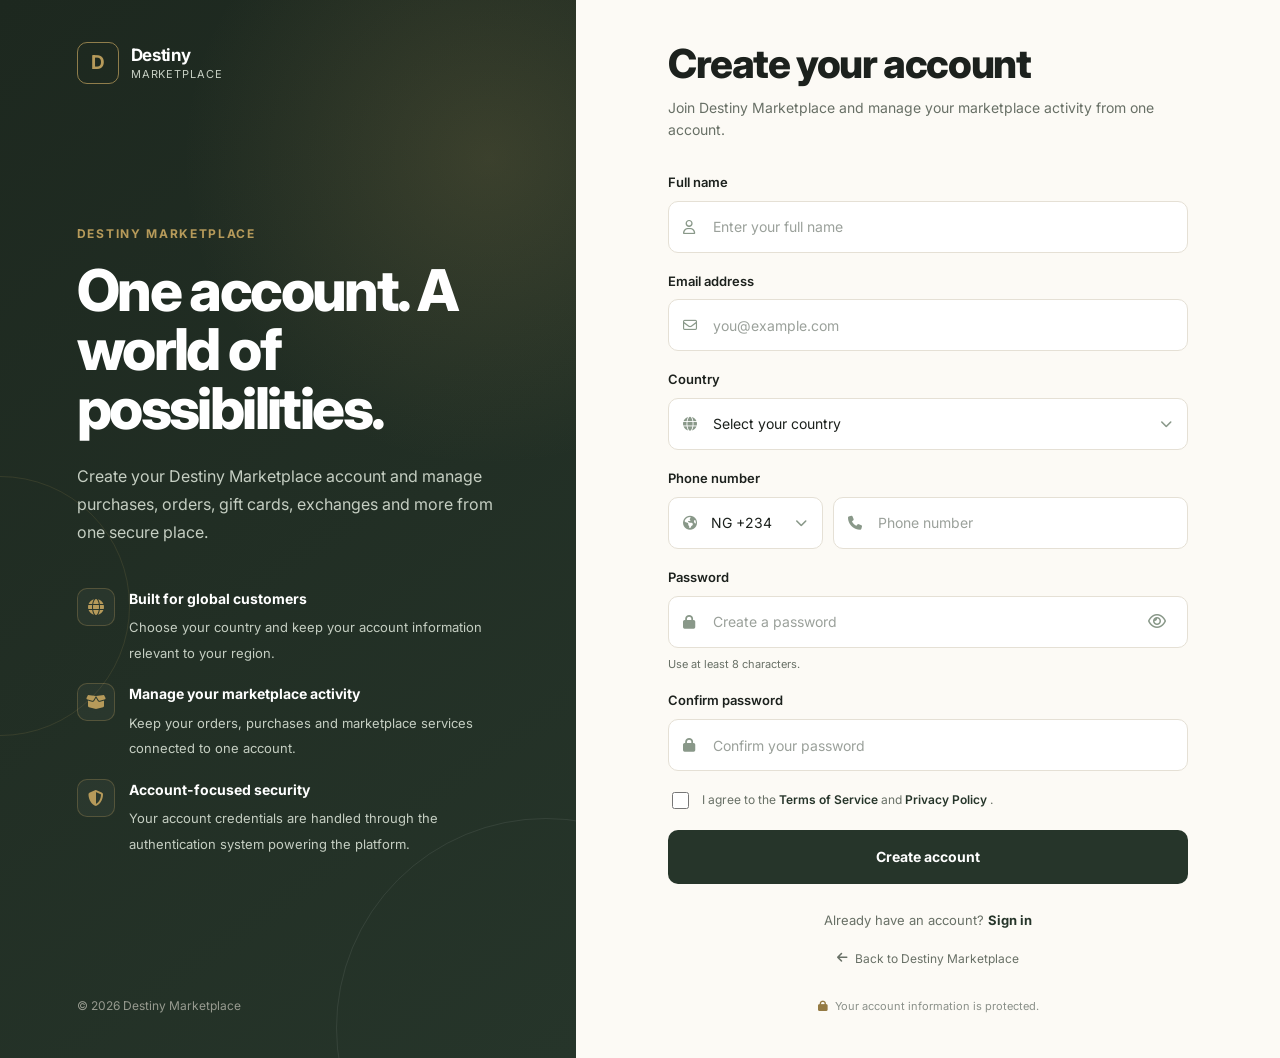
==== create-account.html @ 419245ed "Update fmt.Println message from 'Hello' to 'Goodbye'" ====
<!DOCTYPE html>
<html lang="en">
<head>
  <meta charset="UTF-8">

  <meta
    name="viewport"
    content="width=device-width, initial-scale=1.0"
  >

  <meta
    name="theme-color"
    content="#26352a"
  >

  <meta
    name="description"
    content="Create your Destiny Marketplace account."
  >

  <title>Create Account | Destiny Marketplace</title>

  <!-- Google Fonts -->
  <link rel="preconnect" href="https://fonts.googleapis.com">
  <link rel="preconnect" href="https://fonts.gstatic.com" crossorigin>

  <link
    href="https://fonts.googleapis.com/css2?family=Inter:wght@400;500;600;700&display=swap"
    rel="stylesheet"
  >

  <!-- Font Awesome -->
  <link
    rel="stylesheet"
    href="https://cdnjs.cloudflare.com/ajax/libs/font-awesome/6.5.2/css/all.min.css"
  >

  <!-- Main site styles -->
  <link rel="stylesheet" href="style.css">

  <style>
    /* =========================================================
       DESTINY MARKETPLACE
       CREATE ACCOUNT
    ========================================================= */

    .auth-page {
      min-height: 100vh;
      background: var(--cream-50);
      display: grid;
      grid-template-columns: minmax(360px, 0.9fr) minmax(520px, 1.1fr);
    }

    /* =========================================================
       BRAND PANEL
    ========================================================= */

    .auth-brand-panel {
      position: relative;
      overflow: hidden;
      min-height: 100vh;
      padding: 42px clamp(32px, 6vw, 90px);
      background:
        radial-gradient(
          circle at 85% 15%,
          rgba(182, 154, 90, 0.18),
          transparent 30%
        ),
        linear-gradient(
          145deg,
          var(--olive-950),
          var(--olive-900)
        );

      color: var(--text-light);
      display: flex;
      flex-direction: column;
      justify-content: space-between;
    }

    .auth-brand-panel::before {
      content: "";
      position: absolute;
      width: 420px;
      height: 420px;
      border: 1px solid rgba(255,255,255,.08);
      border-radius: 50%;
      right: -180px;
      bottom: -180px;
    }

    .auth-brand-panel::after {
      content: "";
      position: absolute;
      width: 260px;
      height: 260px;
      border: 1px solid rgba(182,154,90,.15);
      border-radius: 50%;
      left: -130px;
      top: 45%;
    }

    .auth-brand,
    .auth-brand-content,
    .auth-brand-footer {
      position: relative;
      z-index: 2;
    }

    .auth-brand {
      display: inline-flex;
      align-items: center;
      gap: 12px;
      width: fit-content;
      color: var(--white);
      text-decoration: none;
    }

    .auth-brand-mark {
      width: 42px;
      height: 42px;
      border: 1px solid rgba(182,154,90,.75);
      border-radius: 10px;

      display: grid;
      place-items: center;

      color: var(--brass);
      font-size: 19px;
      font-weight: 700;
    }

    .auth-brand-text {
      display: flex;
      flex-direction: column;
      line-height: 1;
    }

    .auth-brand-text strong {
      font-size: 17px;
      letter-spacing: -.02em;
    }

    .auth-brand-text span {
      margin-top: 5px;
      color: var(--text-muted-light);
      font-size: 11px;
      letter-spacing: .08em;
      text-transform: uppercase;
    }

    .auth-brand-content {
      max-width: 520px;
      margin: auto 0;
    }

    .auth-eyebrow {
      margin-bottom: 18px;

      color: var(--brass);
      font-size: 12px;
      font-weight: 700;
      letter-spacing: .14em;
      text-transform: uppercase;
    }

    .auth-brand-content h1 {
      max-width: 500px;
      margin: 0;

      color: var(--white);
      font-size: clamp(38px, 4.5vw, 64px);
      line-height: 1.02;
      letter-spacing: -.045em;
    }

    .auth-brand-content > p {
      max-width: 470px;
      margin: 24px 0 0;

      color: var(--text-muted-light);
      font-size: 16px;
      line-height: 1.75;
    }

    .auth-benefits {
      display: grid;
      gap: 18px;
      margin-top: 42px;
    }

    .auth-benefit {
      display: flex;
      align-items: flex-start;
      gap: 14px;
    }

    .auth-benefit-icon {
      flex: 0 0 38px;
      width: 38px;
      height: 38px;

      display: grid;
      place-items: center;

      border: 1px solid rgba(182,154,90,.3);
      border-radius: 10px;

      color: var(--brass);
      background: rgba(255,255,255,.04);
    }

    .auth-benefit strong {
      display: block;
      margin-bottom: 4px;

      color: var(--white);
      font-size: 14px;
    }

    .auth-benefit span {
      color: var(--text-muted-light);
      font-size: 13px;
      line-height: 1.5;
    }

    .auth-brand-footer {
      color: rgba(245,240,230,.55);
      font-size: 12px;
    }

    /* =========================================================
       FORM PANEL
    ========================================================= */

    .auth-form-panel {
      min-height: 100vh;
      padding: 42px clamp(24px, 6vw, 90px);

      display: flex;
      align-items: center;
      justify-content: center;
    }

    .auth-form-container {
      width: 100%;
      max-width: 520px;
    }

    .auth-mobile-brand {
      display: none;
    }

    .auth-heading {
      margin-bottom: 30px;
    }

    .auth-heading h2 {
      margin: 0;

      color: var(--text-primary);
      font-size: clamp(30px, 4vw, 40px);
      line-height: 1.1;
      letter-spacing: -.035em;
    }

    .auth-heading p {
      margin: 11px 0 0;

      color: var(--text-secondary);
      font-size: 14px;
      line-height: 1.6;
    }

    /* =========================================================
       FORM
    ========================================================= */

    .auth-form {
      display: grid;
      gap: 18px;
    }

    .form-field {
      display: grid;
      gap: 8px;
    }

    .form-field label {
      color: var(--text-primary);
      font-size: 13px;
      font-weight: 600;
    }

    .input-wrapper {
      position: relative;
    }

    .input-icon {
      position: absolute;
      left: 15px;
      top: 50%;

      transform: translateY(-50%);

      color: var(--olive-400);
      font-size: 14px;

      pointer-events: none;
    }

    .form-field input,
    .form-field select {
      width: 100%;
      height: 52px;

      padding: 0 15px 0 44px;

      border: 1px solid var(--border-light);
      border-radius: 10px;

      outline: none;

      background: var(--white);
      color: var(--text-primary);

      font-family: inherit;
      font-size: 14px;

      transition:
        border-color var(--transition-fast),
        box-shadow var(--transition-fast),
        background var(--transition-fast);
    }

    .form-field select {
      appearance: none;
      -webkit-appearance: none;

      cursor: pointer;
      padding-right: 44px;
    }

    .select-arrow {
      position: absolute;
      right: 16px;
      top: 50%;

      transform: translateY(-50%);

      color: var(--olive-400);
      font-size: 12px;

      pointer-events: none;
    }

    .form-field input::placeholder {
      color: #9ba19b;
    }

    .form-field input:focus,
    .form-field select:focus {
      border-color: var(--brass);
      box-shadow: 0 0 0 3px rgba(182,154,90,.12);
      background: var(--white);
    }

    /* =========================================================
       PHONE
    ========================================================= */

    .phone-group {
      display: grid;
      grid-template-columns: 155px 1fr;
      gap: 10px;
    }

    .phone-country select {
      padding-left: 42px;
    }

    /* =========================================================
       PASSWORD
    ========================================================= */

    .password-toggle {
      position: absolute;
      right: 14px;
      top: 50%;

      width: 34px;
      height: 34px;

      transform: translateY(-50%);

      border: 0;
      background: transparent;

      color: var(--olive-400);

      cursor: pointer;
    }

    .password-toggle:hover {
      color: var(--olive-900);
    }

    .password-input {
      padding-right: 52px !important;
    }

    .password-hint {
      color: var(--text-secondary);
      font-size: 11px;
      line-height: 1.5;
    }

    /* =========================================================
       TERMS
    ========================================================= */

    .terms-row {
      display: flex;
      align-items: flex-start;
      gap: 10px;

      margin-top: 2px;
    }

    .terms-row input {
      width: 17px;
      height: 17px;

      margin-top: 1px;

      accent-color: var(--olive-800);

      cursor: pointer;
    }

    .terms-row label {
      color: var(--text-secondary);
      font-size: 12px;
      line-height: 1.55;
      cursor: pointer;
    }

    .terms-row a {
      color: var(--olive-900);
      font-weight: 600;
      text-decoration: none;
    }

    .terms-row a:hover {
      text-decoration: underline;
    }

    /* =========================================================
       BUTTON
    ========================================================= */

    .auth-submit {
      width: 100%;
      min-height: 54px;

      border: 0;
      border-radius: 10px;

      background: var(--olive-900);
      color: var(--white);

      font-family: inherit;
      font-size: 14px;
      font-weight: 700;

      cursor: pointer;

      transition:
        transform var(--transition-fast),
        background var(--transition-fast),
        box-shadow var(--transition-fast);
    }

    .auth-submit:hover {
      background: var(--olive-950);
      box-shadow: 0 10px 24px rgba(29,40,31,.14);
      transform: translateY(-1px);
    }

    .auth-submit:active {
      transform: translateY(0);
    }

    .auth-submit:disabled {
      opacity: .65;
      cursor: not-allowed;
      transform: none;
      box-shadow: none;
    }

    /* =========================================================
       MESSAGE
    ========================================================= */

    .auth-message {
      display: none;

      padding: 12px 14px;

      border-radius: 9px;

      font-size: 12px;
      line-height: 1.5;
    }

    .auth-message.is-visible {
      display: block;
    }

    .auth-message.error {
      border: 1px solid rgba(170,60,60,.2);
      background: rgba(170,60,60,.07);
      color: #8d3030;
    }

    .auth-message.success {
      border: 1px solid rgba(45,125,75,.2);
      background: rgba(45,125,75,.07);
      color: #276b40;
    }

    /* =========================================================
       FOOTER LINKS
    ========================================================= */

    .auth-switch {
      margin-top: 26px;

      color: var(--text-secondary);
      text-align: center;
      font-size: 13px;
    }

    .auth-switch a {
      color: var(--olive-900);
      font-weight: 700;
      text-decoration: none;
    }

    .auth-switch a:hover {
      text-decoration: underline;
    }

    .back-home {
      display: inline-flex;
      align-items: center;
      justify-content: center;
      gap: 7px;

      width: 100%;
      margin-top: 18px;

      color: var(--text-secondary);

      font-size: 12px;
      text-decoration: none;
    }

    .back-home:hover {
      color: var(--olive-900);
    }

    .auth-security {
      display: flex;
      justify-content: center;
      align-items: center;
      gap: 7px;

      margin-top: 28px;

      color: #8a9089;
      font-size: 11px;
    }

    .auth-security i {
      color: var(--brass-dark);
    }

    /* =========================================================
       RESPONSIVE
    ========================================================= */

    @media (max-width: 900px) {

      .auth-page {
        grid-template-columns: 1fr;
      }

      .auth-brand-panel {
        display: none;
      }

      .auth-form-panel {
        min-height: 100vh;
        padding: 28px 22px 40px;
        align-items: flex-start;
      }

      .auth-form-container {
        max-width: 560px;
        margin: 0 auto;
      }

      .auth-mobile-brand {
        display: flex;
        justify-content: center;
        margin-bottom: 42px;
      }

      .auth-mobile-brand .auth-brand {
        color: var(--text-primary);
      }

      .auth-mobile-brand .auth-brand-mark {
        color: var(--brass-dark);
        border-color: rgba(182,154,90,.55);
      }

      .auth-mobile-brand .auth-brand-text span {
        color: var(--text-secondary);
      }
    }

    @media (max-width: 520px) {

      .auth-form-panel {
        padding: 22px 18px 34px;
      }

      .auth-mobile-brand {
        margin-bottom: 32px;
      }

      .auth-heading {
        margin-bottom: 24px;
      }

      .auth-heading h2 {
        font-size: 30px;
      }

      .auth-form {
        gap: 16px;
      }

      .phone-group {
        grid-template-columns: 1fr;
        gap: 10px;
      }

      .form-field input,
      .form-field select {
        height: 50px;
      }

      .auth-submit {
        min-height: 52px;
      }
    }

    @media (prefers-reduced-motion: reduce) {
      .form-field input,
      .form-field select,
      .auth-submit {
        transition: none;
      }
    }
  </style>
</head>

<body>

  <main class="auth-page">

    <!-- =======================================================
         BRAND PANEL
    ======================================================== -->

    <section class="auth-brand-panel">

      <a
        href="index.html"
        class="auth-brand"
        aria-label="Destiny Marketplace home"
      >
        <span class="auth-brand-mark">D</span>

        <span class="auth-brand-text">
          <strong>Destiny</strong>
          <span>Marketplace</span>
        </span>
      </a>

      <div class="auth-brand-content">

        <div class="auth-eyebrow">
          Destiny Marketplace
        </div>

        <h1>
          One account.
          A world of possibilities.
        </h1>

        <p>
          Create your Destiny Marketplace account and manage
          purchases, orders, gift cards, exchanges and more
          from one secure place.
        </p>

        <div class="auth-benefits">

          <div class="auth-benefit">

            <div class="auth-benefit-icon">
              <i class="fa-solid fa-globe"></i>
            </div>

            <div>
              <strong>Built for global customers</strong>

              <span>
                Choose your country and keep your account
                information relevant to your region.
              </span>
            </div>

          </div>

          <div class="auth-benefit">

            <div class="auth-benefit-icon">
              <i class="fa-solid fa-box-open"></i>
            </div>

            <div>
              <strong>Manage your marketplace activity</strong>

              <span>
                Keep your orders, purchases and marketplace
                services connected to one account.
              </span>
            </div>

          </div>

          <div class="auth-benefit">

            <div class="auth-benefit-icon">
              <i class="fa-solid fa-shield-halved"></i>
            </div>

            <div>
              <strong>Account-focused security</strong>

              <span>
                Your account credentials are handled through
                the authentication system powering the platform.
              </span>
            </div>

          </div>

        </div>

      </div>

      <div class="auth-brand-footer">
        © <span data-year></span> Destiny Marketplace
      </div>

    </section>


    <!-- =======================================================
         FORM PANEL
    ======================================================== -->

    <section class="auth-form-panel">

      <div class="auth-form-container">

        <!-- Mobile brand -->

        <div class="auth-mobile-brand">

          <a
            href="index.html"
            class="auth-brand"
            aria-label="Destiny Marketplace home"
          >
            <span class="auth-brand-mark">D</span>

            <span class="auth-brand-text">
              <strong>Destiny</strong>
              <span>Marketplace</span>
            </span>
          </a>

        </div>


        <!-- Heading -->

        <div class="auth-heading">

          <h2>Create your account</h2>

          <p>
            Join Destiny Marketplace and manage your
            marketplace activity from one account.
          </p>

        </div>


        <!-- Form -->

        <form
          class="auth-form"
          id="signupForm"
          novalidate
        >

          <!-- Full name -->

          <div class="form-field">

            <label for="signupFullName">
              Full name
            </label>

            <div class="input-wrapper">

              <i
                class="fa-regular fa-user input-icon"
                aria-hidden="true"
              ></i>

              <input
                type="text"
                id="signupFullName"
                name="fullName"
                placeholder="Enter your full name"
                autocomplete="name"
                required
              >

            </div>

          </div>


          <!-- Email -->

          <div class="form-field">

            <label for="signupEmail">
              Email address
            </label>

            <div class="input-wrapper">

              <i
                class="fa-regular fa-envelope input-icon"
                aria-hidden="true"
              ></i>

              <input
                type="email"
                id="signupEmail"
                name="email"
                placeholder="you@example.com"
                autocomplete="email"
                inputmode="email"
                required
              >

            </div>

          </div>


          <!-- Country -->

          <div class="form-field">

            <label for="signupCountry">
              Country
            </label>

            <div class="input-wrapper">

              <i
                class="fa-solid fa-globe input-icon"
                aria-hidden="true"
              ></i>

              <select
                id="signupCountry"
                name="country"
                autocomplete="country-name"
                required
              >

                <option value="" selected disabled>
                  Select your country
                </option>

                <option value="AF">Afghanistan</option>
                <option value="AL">Albania</option>
                <option value="DZ">Algeria</option>
                <option value="AD">Andorra</option>
                <option value="AO">Angola</option>
                <option value="AG">Antigua and Barbuda</option>
                <option value="AR">Argentina</option>
                <option value="AM">Armenia</option>
                <option value="AU">Australia</option>
                <option value="AT">Austria</option>
                <option value="AZ">Azerbaijan</option>
                <option value="BS">Bahamas</option>
                <option value="BH">Bahrain</option>
                <option value="BD">Bangladesh</option>
                <option value="BB">Barbados</option>
                <option value="BY">Belarus</option>
                <option value="BE">Belgium</option>
                <option value="BZ">Belize</option>
                <option value="BJ">Benin</option>
                <option value="BT">Bhutan</option>
                <option value="BO">Bolivia</option>
                <option value="BA">Bosnia and Herzegovina</option>
                <option value="BW">Botswana</option>
                <option value="BR">Brazil</option>
                <option value="BN">Brunei</option>
                <option value="BG">Bulgaria</option>
                <option value="BF">Burkina Faso</option>
                <option value="BI">Burundi</option>
                <option value="CV">Cabo Verde</option>
                <option value="KH">Cambodia</option>
                <option value="CM">Cameroon</option>
                <option value="CA">Canada</option>
                <option value="CF">Central African Republic</option>
                <option value="TD">Chad</option>
                <option value="CL">Chile</option>
                <option value="CN">China</option>
                <option value="CO">Colombia</option>
                <option value="KM">Comoros</option>
                <option value="CG">Congo</option>
                <option value="CD">Democratic Republic of the Congo</option>
                <option value="CR">Costa Rica</option>
                <option value="CI">Côte d'Ivoire</option>
                <option value="HR">Croatia</option>
                <option value="CU">Cuba</option>
                <option value="CY">Cyprus</option>
                <option value="CZ">Czech Republic</option>
                <option value="DK">Denmark</option>
                <option value="DJ">Djibouti</option>
                <option value="DM">Dominica</option>
                <option value="DO">Dominican Republic</option>
                <option value="EC">Ecuador</option>
                <option value="EG">Egypt</option>
                <option value="SV">El Salvador</option>
                <option value="GQ">Equatorial Guinea</option>
                <option value="ER">Eritrea</option>
                <option value="EE">Estonia</option>
                <option value="SZ">Eswatini</option>
                <option value="ET">Ethiopia</option>
                <option value="FJ">Fiji</option>
                <option value="FI">Finland</option>
                <option value="FR">France</option>
                <option value="GA">Gabon</option>
                <option value="GM">Gambia</option>
                <option value="GE">Georgia</option>
                <option value="DE">Germany</option>
                <option value="GH">Ghana</option>
                <option value="GR">Greece</option>
                <option value="GD">Grenada</option>
                <option value="GT">Guatemala</option>
                <option value="GN">Guinea</option>
                <option value="GW">Guinea-Bissau</option>
                <option value="GY">Guyana</option>
                <option value="HT">Haiti</option>
                <option value="HN">Honduras</option>
                <option value="HU">Hungary</option>
                <option value="IS">Iceland</option>
                <option value="IN">India</option>
                <option value="ID">Indonesia</option>
                <option value="IR">Iran</option>
                <option value="IQ">Iraq</option>
                <option value="IE">Ireland</option>
                <option value="IL">Israel</option>
                <option value="IT">Italy</option>
                <option value="JM">Jamaica</option>
                <option value="JP">Japan</option>
                <option value="JO">Jordan</option>
                <option value="KZ">Kazakhstan</option>
                <option value="KE">Kenya</option>
                <option value="KI">Kiribati</option>
                <option value="KW">Kuwait</option>
                <option value="KG">Kyrgyzstan</option>
                <option value="LA">Laos</option>
                <option value="LV">Latvia</option>
                <option value="LB">Lebanon</option>
                <option value="LS">Lesotho</option>
                <option value="LR">Liberia</option>
                <option value="LY">Libya</option>
                <option value="LI">Liechtenstein</option>
                <option value="LT">Lithuania</option>
                <option value="LU">Luxembourg</option>
                <option value="MG">Madagascar</option>
                <option value="MW">Malawi</option>
                <option value="MY">Malaysia</option>
                <option value="MV">Maldives</option>
                <option value="ML">Mali</option>
                <option value="MT">Malta</option>
                <option value="MR">Mauritania</option>
                <option value="MU">Mauritius</option>
                <option value="MX">Mexico</option>
                <option value="MD">Moldova</option>
                <option value="MC">Monaco</option>
                <option value="MN">Mongolia</option>
                <option value="ME">Montenegro</option>
                <option value="MA">Morocco</option>
                <option value="MZ">Mozambique</option>
                <option value="MM">Myanmar</option>
                <option value="NA">Namibia</option>
                <option value="NP">Nepal</option>
                <option value="NL">Netherlands</option>
                <option value="NZ">New Zealand</option>
                <option value="NI">Nicaragua</option>
                <option value="NE">Niger</option>
                <option value="NG">Nigeria</option>
                <option value="MK">North Macedonia</option>
                <option value="NO">Norway</option>
                <option value="OM">Oman</option>
                <option value="PK">Pakistan</option>
                <option value="PA">Panama</option>
                <option value="PG">Papua New Guinea</option>
                <option value="PY">Paraguay</option>
                <option value="PE">Peru</option>
                <option value="PH">Philippines</option>
                <option value="PL">Poland</option>
                <option value="PT">Portugal</option>
                <option value="QA">Qatar</option>
                <option value="RO">Romania</option>
                <option value="RW">Rwanda</option>
                <option value="KN">Saint Kitts and Nevis</option>
                <option value="LC">Saint Lucia</option>
                <option value="VC">Saint Vincent and the Grenadines</option>
                <option value="WS">Samoa</option>
                <option value="SM">San Marino</option>
                <option value="ST">São Tomé and Príncipe</option>
                <option value="SA">Saudi Arabia</option>
                <option value="SN">Senegal</option>
                <option value="RS">Serbia</option>
                <option value="SC">Seychelles</option>
                <option value="SL">Sierra Leone</option>
                <option value="SG">Singapore</option>
                <option value="SK">Slovakia</option>
                <option value="SI">Slovenia</option>
                <option value="SB">Solomon Islands</option>
                <option value="SO">Somalia</option>
                <option value="ZA">South Africa</option>
                <option value="KR">South Korea</option>
                <option value="SS">South Sudan</option>
                <option value="ES">Spain</option>
                <option value="LK">Sri Lanka</option>
                <option value="SD">Sudan</option>
                <option value="SR">Suriname</option>
                <option value="SE">Sweden</option>
                <option value="CH">Switzerland</option>
                <option value="SY">Syria</option>
                <option value="TW">Taiwan</option>
                <option value="TJ">Tajikistan</option>
                <option value="TZ">Tanzania</option>
                <option value="TH">Thailand</option>
                <option value="TG">Togo</option>
                <option value="TO">Tonga</option>
                <option value="TT">Trinidad and Tobago</option>
                <option value="TN">Tunisia</option>
                <option value="TR">Türkiye</option>
                <option value="TM">Turkmenistan</option>
                <option value="UG">Uganda</option>
                <option value="UA">Ukraine</option>
                <option value="AE">United Arab Emirates</option>
                <option value="GB">United Kingdom</option>
                <option value="US">United States</option>
                <option value="UY">Uruguay</option>
                <option value="UZ">Uzbekistan</option>
                <option value="VU">Vanuatu</option>
                <option value="VA">Vatican City</option>
                <option value="VE">Venezuela</option>
                <option value="VN">Vietnam</option>
                <option value="YE">Yemen</option>
                <option value="ZM">Zambia</option>
                <option value="ZW">Zimbabwe</option>

              </select>

              <i
                class="fa-solid fa-chevron-down select-arrow"
                aria-hidden="true"
              ></i>

            </div>

          </div>


          <!-- Phone -->

          <div class="form-field">

            <label for="signupPhone">
              Phone number
            </label>

            <div class="phone-group">

              <div class="phone-country input-wrapper">

                <i
                  class="fa-solid fa-earth-americas input-icon"
                  aria-hidden="true"
                ></i>

                <select
                  id="signupPhoneCountry"
                  name="phoneCountry"
                  aria-label="Phone country code"
                >

                  <option value="+234">NG +234</option>
                  <option value="+1">US/CA +1</option>
                  <option value="+44">GB +44</option>
                  <option value="+233">GH +233</option>
                  <option value="+254">KE +254</option>
                  <option value="+27">ZA +27</option>
                  <option value="+971">AE +971</option>
                  <option value="+91">IN +91</option>
                  <option value="+61">AU +61</option>
                  <option value="+49">DE +49</option>
                  <option value="+33">FR +33</option>

                </select>

                <i
                  class="fa-solid fa-chevron-down select-arrow"
                  aria-hidden="true"
                ></i>

              </div>

              <div class="input-wrapper">

                <i
                  class="fa-solid fa-phone input-icon"
                  aria-hidden="true"
                ></i>

                <input
                  type="tel"
                  id="signupPhone"
                  name="phone"
                  placeholder="Phone number"
                  autocomplete="tel"
                  inputmode="tel"
                  required
                >

              </div>

            </div>

          </div>


          <!-- Password -->

          <div class="form-field">

            <label for="signupPassword">
              Password
            </label>

            <div class="input-wrapper">

              <i
                class="fa-solid fa-lock input-icon"
                aria-hidden="true"
              ></i>

              <input
                type="password"
                id="signupPassword"
                name="password"
                class="password-input"
                placeholder="Create a password"
                autocomplete="new-password"
                minlength="8"
                required
              >

              <button
                type="button"
                class="password-toggle"
                id="togglePassword"
                aria-label="Show password"
              >
                <i class="fa-regular fa-eye"></i>
              </button>

            </div>

            <span class="password-hint">
              Use at least 8 characters.
            </span>

          </div>


          <!-- Confirm password -->

          <div class="form-field">

            <label for="signupConfirmPassword">
              Confirm password
            </label>

            <div class="input-wrapper">

              <i
                class="fa-solid fa-lock input-icon"
                aria-hidden="true"
              ></i>

              <input
                type="password"
                id="signupConfirmPassword"
                name="confirmPassword"
                class="password-input"
                placeholder="Confirm your password"
                autocomplete="new-password"
                minlength="8"
                required
              >

            </div>

          </div>


          <!-- Terms -->

          <div class="terms-row">

            <input
              type="checkbox"
              id="terms"
              name="terms"
              required
            >

            <label for="terms">
              I agree to the
              <a href="terms.html">
                Terms of Service
              </a>
              and
              <a href="privacy.html">
                Privacy Policy
              </a>.
            </label>

          </div>


          <!-- Firebase / validation message -->

          <div
            id="signupMessage"
            class="auth-message"
            role="alert"
            aria-live="polite"
          ></div>


          <!-- Submit -->

          <button
            type="submit"
            class="auth-submit"
            id="signupButton"
          >
            Create account
          </button>

        </form>


        <!-- Existing account -->

        <div class="auth-switch">
          Already have an account?
          <a href="login.html">Sign in</a>
        </div>


        <!-- Back -->

        <a
          href="index.html"
          class="back-home"
        >
          <i class="fa-solid fa-arrow-left"></i>
          Back to Destiny Marketplace
        </a>


        <!-- Security -->

        <div class="auth-security">

          <i class="fa-solid fa-lock"></i>

          <span>
            Your account information is protected.
          </span>

        </div>

      </div>

    </section>

  </main>


  <!-- =======================================================
       PAGE INTERACTIONS
  ======================================================== -->

  <script>
    document.addEventListener("DOMContentLoaded", () => {

      const yearElement = document.querySelector("[data-year]");

      if (yearElement) {
        yearElement.textContent = new Date().getFullYear();
      }


      const passwordInput =
        document.getElementById("signupPassword");

      const confirmPasswordInput =
        document.getElementById("signupConfirmPassword");

      const togglePassword =
        document.getElementById("togglePassword");


      if (togglePassword && passwordInput) {

        togglePassword.addEventListener("click", () => {

          const isPassword =
            passwordInput.type === "password";

          passwordInput.type =
            isPassword ? "text" : "password";

          if (confirmPasswordInput) {
            confirmPasswordInput.type =
              isPassword ? "text" : "password";
          }

          const icon =
            togglePassword.querySelector("i");

          if (icon) {

            icon.classList.toggle(
              "fa-eye",
              !isPassword
            );

            icon.classList.toggle(
              "fa-eye-slash",
              isPassword
            );

          }

          togglePassword.setAttribute(
            "aria-label",
            isPassword
              ? "Hide password"
              : "Show password"
          );

        });

      }

    });
  </script>

</body>
</html>
---- style.css ----
/* =========================================================
   DESTINY MARKETPLACE
   GLOBAL DESIGN SYSTEM
========================================================= */

:root {

  /* Brand colors */
  --olive-950: #1d281f;
  --olive-900: #26352a;
  --olive-800: #304333;
  --olive-700: #536653;
  --olive-400: #899889;

  --cream-100: #f5f0e6;
  --cream-50: #fcfaf5;
  --white: #ffffff;

  --text-primary: #1c211d;
  --text-secondary: #687066;
  --text-light: #f5f0e6;
  --text-muted-light: #c5cec2;

  --brass: #b69a5a;
  --brass-dark: #947a43;

  /* Borders */
  --border-light: #e5e0d5;
  --border-dark: rgba(255,255,255,.12);

  /* Shadows */
  --shadow-sm: 0 6px 20px rgba(29,40,31,.06);
  --shadow-md: 0 14px 40px rgba(29,40,31,.10);
  --shadow-lg: 0 24px 70px rgba(29,40,31,.16);

  /* Layout */
  --container: 1240px;
  --header-height: 78px;

  /* Radius */
  --radius-sm: 8px;
  --radius-md: 14px;
  --radius-lg: 22px;
  --radius-xl: 30px;

  /* Motion */
  --transition-fast: 180ms ease;
  --transition: 260ms ease;
  --transition-slow: 600ms ease;
}


/* =========================================================
   RESET
========================================================= */

*,
*::before,
*::after {
  box-sizing: border-box;
}

html {
  scroll-behavior: smooth;
  scroll-padding-top: 90px;
}

body {
  margin: 0;
  font-family: "Inter", sans-serif;
  color: var(--text-primary);
  background: var(--cream-50);
  line-height: 1.6;
  -webkit-font-smoothing: antialiased;
  text-rendering: optimizeLegibility;
}

body.menu-open {
  overflow: hidden;
}

img {
  display: block;
  max-width: 100%;
}

button,
input,
textarea,
select {
  font: inherit;
}

button,
a {
  -webkit-tap-highlight-color: transparent;
}

button {
  border: 0;
}

a {
  color: inherit;
  text-decoration: none;
}

p,
h1,
h2,
h3 {
  margin-top: 0;
}

p {
  margin-bottom: 0;
}

ul,
ol {
  margin: 0;
  padding: 0;
  list-style: none;
}


/* =========================================================
   ACCESSIBILITY
========================================================= */

:focus-visible {
  outline: 3px solid rgba(182,154,90,.55);
  outline-offset: 3px;
}

button:focus-visible,
a:focus-visible {
  border-radius: 5px;
}


/* =========================================================
   CONTAINER
========================================================= */

.container {
  width: min(
    calc(100% - 48px),
    var(--container)
  );

  margin-inline: auto;
}


/* =========================================================
   TYPOGRAPHY
========================================================= */

h1,
h2,
h3 {
  letter-spacing: -0.035em;
}

h1 {
  font-size: clamp(3.2rem, 6vw, 6rem);
  line-height: .98;
  font-weight: 800;
}

h2 {
  font-size: clamp(2rem, 4vw, 3.6rem);
  line-height: 1.05;
  font-weight: 800;
}

h3 {
  font-size: 1.05rem;
  line-height: 1.25;
}

.eyebrow {
  display: inline-flex;
  align-items: center;
  gap: 8px;

  margin-bottom: 18px;

  color: var(--brass);
  font-size: .72rem;
  font-weight: 800;
  letter-spacing: .16em;
  text-transform: uppercase;
}

.dark-eyebrow {
  color: var(--olive-700);
}


/* =========================================================
   REVEAL ANIMATION
========================================================= */

.reveal {
  opacity: 0;
  transform: translateY(24px);

  transition:
    opacity 600ms ease,
    transform 600ms ease;
}

.reveal.is-visible {
  opacity: 1;
  transform: translateY(0);
}


/* Staggered cards */

.category-card.reveal:nth-child(2),
.how-card.reveal:nth-child(2) {
  transition-delay: 80ms;
}

.category-card.reveal:nth-child(3),
.how-card.reveal:nth-child(3) {
  transition-delay: 160ms;
}

.category-card.reveal:nth-child(4) {
  transition-delay: 240ms;
}


/* =========================================================
   BUTTONS
========================================================= */

.button {
  min-height: 50px;

  display: inline-flex;
  align-items: center;
  justify-content: center;
  gap: 10px;

  padding: 0 22px;

  border-radius: 999px;

  font-size: .88rem;
  font-weight: 700;

  transition:
    transform var(--transition-fast),
    background var(--transition-fast),
    border-color var(--transition-fast),
    color var(--transition-fast),
    box-shadow var(--transition-fast);
}

.button i {
  font-size: .78rem;
}

.button:hover {
  transform: translateY(-2px);
}

.button-primary {
  color: var(--white);
  background: var(--brass);
  box-shadow: 0 8px 24px rgba(182,154,90,.22);
}

.button-primary:hover {
  background: var(--brass-dark);
}

.button-secondary {
  color: var(--white);
  background: transparent;
  border: 1px solid rgba(255,255,255,.28);
}

.button-secondary:hover {
  background: rgba(255,255,255,.08);
  border-color: rgba(255,255,255,.5);
}

.button-outline {
  color: var(--olive-900);
  background: transparent;
  border: 1px solid var(--border-light);
}

.button-outline:hover {
  color: var(--white);
  background: var(--olive-900);
  border-color: var(--olive-900);
}

.button-light {
  color: var(--olive-950);
  background: var(--cream-100);
}

.button-light:hover {
  background: var(--white);
}

.button-ghost-light {
  color: var(--white);
  background: transparent;
  border: 1px solid rgba(255,255,255,.25);
}

.button-ghost-light:hover {
  background: rgba(255,255,255,.08);
}

.text-link {
  display: inline-flex;
  align-items: center;
  gap: 8px;

  color: var(--olive-800);

  font-size: .82rem;
  font-weight: 700;

  transition: gap var(--transition-fast);
}

.text-link:hover {
  gap: 12px;
}


/* =========================================================
   HEADER
========================================================= */

.site-header {
  position: sticky;
  top: 0;
  z-index: 1000;

  height: var(--header-height);

  background: rgba(252,250,245,.94);

  border-bottom: 1px solid rgba(29,40,31,.07);

  backdrop-filter: blur(16px);
  -webkit-backdrop-filter: blur(16px);

  transition:
    background var(--transition),
    box-shadow var(--transition);
}

.site-header.is-scrolled {
  background: rgba(252,250,245,.98);
  box-shadow: 0 8px 30px rgba(29,40,31,.07);
}

.header-inner {
  height: 100%;

  display: flex;
  align-items: center;
  justify-content: space-between;

  gap: 30px;
}


/* Brand */

.brand {
  display: inline-flex;
  align-items: center;
  gap: 10px;

  flex-shrink: 0;
}

.brand-mark {
  width: 38px;
  height: 38px;

  display: grid;
  place-items: center;

  color: var(--cream-50);
  background: var(--olive-900);

  border-radius: 10px;

  font-size: 1.15rem;
  font-weight: 800;
}

.brand-text {
  display: flex;
  flex-direction: column;

  line-height: 1;
}

.brand-text strong {
  color: var(--olive-950);

  font-size: .94rem;
  font-weight: 800;
}

.brand-text small {
  margin-top: 4px;

  color: var(--text-secondary);

  font-size: .64rem;
  font-weight: 600;
  letter-spacing: .08em;
  text-transform: uppercase;
}


/* Main nav */

.main-nav {
  display: flex;
  align-items: center;
  gap: 28px;
}

.main-nav a {
  position: relative;

  color: var(--text-secondary);

  font-size: .82rem;
  font-weight: 600;

  transition: color var(--transition-fast);
}

.main-nav a::after {
  content: "";

  position: absolute;
  left: 0;
  bottom: -8px;

  width: 0;
  height: 2px;

  background: var(--brass);

  transition: width var(--transition-fast);
}

.main-nav a:hover {
  color: var(--olive-900);
}

.main-nav a:hover::after {
  width: 100%;
}


/* Header actions */

.header-actions {
  display: flex;
  align-items: center;
  gap: 12px;
}

.icon-button {
  width: 40px;
  height: 40px;

  display: grid;
  place-items: center;

  color: var(--olive-800);
  background: transparent;

  border-radius: 50%;

  cursor: pointer;

  transition:
    background var(--transition-fast),
    color var(--transition-fast);
}

.icon-button:hover {
  background: var(--cream-100);
  color: var(--brass-dark);
}

.header-login {
  padding: 10px 8px;

  color: var(--olive-800);

  font-size: .82rem;
  font-weight: 700;
}

.header-account {
  display: inline-flex;
  align-items: center;
  justify-content: center;

  min-height: 40px;
  padding: 0 17px;

  color: var(--white);
  background: var(--olive-900);

  border-radius: 999px;

  font-size: .78rem;
  font-weight: 700;

  transition:
    background var(--transition-fast),
    transform var(--transition-fast);
}

.header-account:hover {
  background: var(--olive-800);
  transform: translateY(-1px);
}


/* Mobile menu button */

.menu-button {
  width: 42px;
  height: 42px;

  display: none;
  place-items: center;

  color: var(--olive-900);
  background: transparent;

  border-radius: 50%;

  cursor: pointer;

  font-size: 1.05rem;

  transition: background var(--transition-fast);
}

.menu-button:hover {
  background: var(--cream-100);
}


/* =========================================================
   MOBILE MENU
========================================================= */

.mobile-menu {
  position: fixed;

  top: var(--header-height);
  left: 0;
  right: 0;

  z-index: 9999;

  /*
   * IMPORTANT:
   * The menu is physically removed from the page
   * until JavaScript adds .is-open.
   */
  display: none;

  background: rgba(252,250,245,.98);

  border-bottom: 1px solid var(--border-light);

  box-shadow: var(--shadow-md);

  opacity: 0;
  visibility: hidden;
  transform: translateY(-10px);

  transition:
    opacity var(--transition),
    visibility var(--transition),
    transform var(--transition);
}

.mobile-menu.is-open {
  display: block;

  opacity: 1;
  visibility: visible;
  transform: translateY(0);
}

.mobile-menu-nav {
  display: flex;
  flex-direction: column;

  padding: 16px 24px 24px;
}

.mobile-menu-nav a {
  display: flex;
  align-items: center;
  gap: 14px;

  min-height: 52px;

  color: var(--olive-900);

  font-size: .9rem;
  font-weight: 700;

  border-bottom: 1px solid var(--border-light);
}

.mobile-menu-nav a i {
  width: 22px;

  color: var(--brass-dark);

  text-align: center;
}

.mobile-menu-nav a:hover {
  color: var(--brass-dark);
}

.mobile-menu-divider {
  height: 14px;
}

.mobile-menu-nav .mobile-account-link {
  justify-content: center;

  margin-top: 10px;

  min-height: 46px;

  color: var(--white);
  background: var(--olive-900);

  border: 0;
  border-radius: 999px;
}

.mobile-menu-nav .mobile-account-link i {
  color: var(--white);
}


/* =========================================================
   HERO
========================================================= */

.hero {
  position: relative;
  overflow: hidden;

  min-height: 720px;

  display: flex;
  align-items: center;

  color: var(--text-light);

  background:
    radial-gradient(
      circle at 85% 20%,
      rgba(182,154,90,.16),
      transparent 28%
    ),
    linear-gradient(
      135deg,
      var(--olive-950),
      var(--olive-900)
    );
}

.hero::before {
  content: "";

  position: absolute;

  width: 500px;
  height: 500px;

  right: -220px;
  bottom: -280px;

  border: 1px solid rgba(182,154,90,.12);
  border-radius: 50%;
}

.hero-grid {
  position: relative;
  z-index: 1;

  display: grid;
  grid-template-columns: minmax(0, 1.05fr) minmax(400px, .95fr);

  align-items: center;

  gap: 70px;

  padding-block: 90px;
}

.hero-content {
  max-width: 720px;
}

.hero h1 {
  max-width: 760px;

  margin-bottom: 26px;

  color: var(--white);
}

.hero h1 span {
  display: block;
  color: var(--cream-100);
}

.hero-description {
  max-width: 620px;

  margin-bottom: 34px;

  color: var(--text-muted-light);

  font-size: 1rem;
  line-height: 1.8;
}

.hero-actions {
  display: flex;
  flex-wrap: wrap;
  gap: 12px;

  margin-bottom: 42px;
}

.hero-trust {
  display: flex;
  flex-wrap: wrap;
  gap: 28px;
}

.trust-item {
  display: flex;
  align-items: center;
  gap: 10px;

  color: var(--text-muted-light);

  font-size: .76rem;
}

.trust-item i {
  color: var(--brass);
  font-size: .95rem;
}

.trust-item span {
  display: flex;
  flex-direction: column;
}

.trust-item strong {
  color: var(--white);
  font-weight: 700;
}


/* Hero visual */

.hero-visual {
  position: relative;

  min-height: 500px;

  display: flex;
  align-items: center;
  justify-content: center;
}

.hero-card {
  position: relative;

  width: min(100%, 470px);
  min-height: 480px;

  display: flex;
  flex-direction: column;
  justify-content: space-between;

  padding: 28px;

  background:
    linear-gradient(
      145deg,
      rgba(83,102,83,.96),
      rgba(38,53,42,.98)
    );

  border: 1px solid rgba(255,255,255,.12);
  border-radius: var(--radius-xl);

  box-shadow: var(--shadow-lg);

  transform: rotate(2deg);
}

.hero-card-top,
.hero-card-footer {
  display: flex;
  align-items: center;
  justify-content: space-between;
}

.hero-card-top {
  color: var(--text-muted-light);

  font-size: .65rem;
  font-weight: 700;
  letter-spacing: .13em;
}

.hero-card-top i,
.hero-card-footer i {
  color: var(--brass);
}

.hero-card-content {
  padding-block: 30px;
}

.hero-card-label {
  display: block;

  margin-bottom: 16px;

  color: var(--brass);

  font-size: .7rem;
  font-weight: 800;
  letter-spacing: .14em;
}

.hero-card-content h2 {
  margin: 0;

  color: var(--white);

  font-size: clamp(2.5rem, 5vw, 4.5rem);
  line-height: .98;
}

.hero-card-footer {
  color: var(--text-muted-light);

  font-size: .7rem;
}

.hero-floating-card {
  position: absolute;

  left: -20px;
  bottom: 32px;

  display: flex;
  align-items: center;
  gap: 12px;

  padding: 15px 18px;

  color: var(--olive-900);
  background: var(--cream-50);

  border: 1px solid rgba(255,255,255,.2);
  border-radius: 14px;

  box-shadow: var(--shadow-md);

  animation: floatCard 4s ease-in-out infinite;
}

.hero-floating-card > i {
  width: 38px;
  height: 38px;

  display: grid;
  place-items: center;

  color: var(--cream-50);
  background: var(--olive-800);

  border-radius: 10px;
}

.hero-floating-card div {
  display: flex;
  flex-direction: column;
}

.hero-floating-card strong {
  font-size: .8rem;
}

.hero-floating-card span {
  color: var(--text-secondary);
  font-size: .68rem;
}

@keyframes floatCard {
  0%,
  100% {
    transform: translateY(0);
  }

  50% {
    transform: translateY(-7px);
  }
}


/* =========================================================
   SECTION HEADINGS
========================================================= */

.section-heading {
  display: flex;
  align-items: flex-end;
  justify-content: space-between;

  gap: 30px;

  margin-bottom: 40px;
}

.section-heading h2 {
  margin-bottom: 12px;
}

.section-heading p {
  color: var(--text-secondary);
  font-size: .92rem;
}

.compact-heading {
  align-items: center;
}

.centered-heading {
  display: block;
  max-width: 680px;

  margin-inline: auto;
  margin-bottom: 52px;

  text-align: center;
}

.centered-heading .eyebrow {
  justify-content: center;
}


/* =========================================================
   CATEGORY SECTION
========================================================= */

.category-strip {
  padding: 90px 0;

  background: var(--cream-50);
}

.category-grid {
  display: grid;
  grid-template-columns: repeat(4, 1fr);

  gap: 14px;
}

.category-card {
  min-height: 170px;

  display: grid;
  grid-template-columns: auto 1fr auto;
  align-items: center;

  gap: 16px;

  padding: 24px;

  background: var(--white);

  border: 1px solid var(--border-light);
  border-radius: var(--radius-md);

  box-shadow: var(--shadow-sm);

  transition:
    transform var(--transition),
    box-shadow var(--transition),
    border-color var(--transition);
}

.category-card:hover {
  transform: translateY(-5px);

  border-color: rgba(182,154,90,.45);

  box-shadow: var(--shadow-md);
}

.category-icon {
  width: 46px;
  height: 46px;

  display: grid;
  place-items: center;

  color: var(--olive-900);
  background: var(--cream-100);

  border-radius: 12px;
}

.category-card h3 {
  margin-bottom: 5px;
  color: var(--olive-900);
}

.category-card p {
  color: var(--text-secondary);
  font-size: .72rem;
}

.category-arrow {
  color: var(--brass-dark);

  font-size: .78rem;

  transition: transform var(--transition-fast);
}

.category-card:hover .category-arrow {
  transform: translateX(4px);
}


/* =========================================================
   PRODUCTS
========================================================= */

.products-section {
  padding: 100px 0;

  background: var(--cream-100);
}

.product-grid {
  display: grid;
  grid-template-columns: repeat(4, 1fr);

  gap: 18px;
}

.product-empty {
  grid-column: 1 / -1;

  min-height: 270px;

  display: flex;
  flex-direction: column;
  align-items: center;
  justify-content: center;

  padding: 40px;

  text-align: center;

  background: var(--white);

  border: 1px dashed #d7d0c2;
  border-radius: var(--radius-lg);
}

.product-empty-icon {
  width: 58px;
  height: 58px;

  display: grid;
  place-items: center;

  margin-bottom: 18px;

  color: var(--brass-dark);
  background: var(--cream-100);

  border-radius: 16px;

  font-size: 1.15rem;
}

.product-empty h3 {
  margin-bottom: 8px;

  color: var(--olive-900);

  font-size: 1rem;
}

.product-empty p {
  max-width: 420px;

  color: var(--text-secondary);

  font-size: .82rem;
}


/* =========================================================
   EXCHANGE
========================================================= */

.exchange-section {
  padding: 100px 0;

  color: var(--text-light);

  background:
    linear-gradient(
      135deg,
      var(--olive-900),
      var(--olive-800)
    );
}

.exchange-grid {
  display: grid;
  grid-template-columns: 1fr 1fr;

  gap: 80px;

  align-items: center;
}

.exchange-content {
  max-width: 600px;
}

.exchange-content h2 {
  margin-bottom: 20px;

  color: var(--white);
}

.exchange-content p {
  margin-bottom: 30px;

  color: var(--text-muted-light);

  line-height: 1.8;
}

.exchange-panel {
  padding: 28px;

  background: rgba(255,255,255,.055);

  border: 1px solid rgba(255,255,255,.11);
  border-radius: var(--radius-lg);

  backdrop-filter: blur(10px);
}

.exchange-panel-header {
  display: flex;
  align-items: center;
  justify-content: space-between;

  padding-bottom: 20px;
  margin-bottom: 8px;

  color: var(--text-muted-light);

  border-bottom: 1px solid rgba(255,255,255,.1);

  font-size: .68rem;
  font-weight: 800;
  letter-spacing: .12em;
}

.exchange-panel-header i {
  color: var(--brass);
}

.exchange-step {
  display: grid;
  grid-template-columns: 48px 1fr;

  gap: 16px;

  padding: 22px 0;

  border-bottom: 1px solid rgba(255,255,255,.08);
}

.exchange-step:last-child {
  border-bottom: 0;
}

.step-number {
  width: 40px;
  height: 40px;

  display: grid;
  place-items: center;

  color: var(--brass);

  border: 1px solid rgba(182,154,90,.35);
  border-radius: 50%;

  font-size: .7rem;
  font-weight: 800;
}

.exchange-step strong {
  display: block;

  margin-bottom: 5px;

  color: var(--white);

  font-size: .9rem;
}

.exchange-step p {
  color: var(--text-muted-light);

  font-size: .75rem;
}


/* =========================================================
   GIFT CARD ANCHOR
========================================================= */

.gift-card-anchor {
  padding: 80px 0;

  background: var(--white);

  border-bottom: 1px solid var(--border-light);
}

.gift-card-anchor-inner {
  display: flex;
  align-items: center;
  justify-content: space-between;

  gap: 40px;

  padding: 38px 42px;

  background: var(--cream-100);

  border: 1px solid var(--border-light);
  border-radius: var(--radius-lg);
}

.gift-card-anchor-inner h2 {
  max-width: 680px;

  margin-bottom: 12px;

  font-size: clamp(1.8rem, 3vw, 2.7rem);
}

.gift-card-anchor-inner p {
  color: var(--text-secondary);

  font-size: .88rem;
}


/* =========================================================
   GLOBAL SECTION
========================================================= */

.global-section {
  padding: 110px 0;

  background: var(--cream-50);
}

.global-grid {
  display: grid;
  grid-template-columns: .85fr 1.15fr;

  gap: 90px;

  align-items: center;
}

.global-visual {
  position: relative;

  min-height: 470px;

  display: grid;
  place-items: center;
}

.global-circle {
  width: 300px;
  height: 300px;

  display: grid;
  place-items: center;

  color: var(--brass);
  background:
    radial-gradient(
      circle,
      rgba(182,154,90,.15),
      rgba(38,53,42,.04)
    );

  border: 1px solid rgba(182,154,90,.4);

  border-radius: 50%;

  font-size: 5rem;
}

.global-circle::before,
.global-circle::after {
  content: "";

  position: absolute;

  border: 1px solid rgba(83,102,83,.2);

  border-radius: 50%;
}

.global-circle::before {
  width: 390px;
  height: 390px;
}

.global-circle::after {
  width: 460px;
  height: 460px;
}

.global-label {
  position: absolute;

  padding: 8px 12px;

  color: var(--olive-800);
  background: var(--white);

  border: 1px solid var(--border-light);
  border-radius: 999px;

  box-shadow: var(--shadow-sm);

  font-size: .63rem;
  font-weight: 800;
  letter-spacing: .1em;
}

.global-label-one {
  top: 60px;
  left: 8%;
}

.global-label-two {
  top: 150px;
  right: 2%;
}

.global-label-three {
  bottom: 60px;
  left: 22%;
}

.global-content h2 {
  max-width: 700px;

  margin-bottom: 20px;
}

.global-content > p {
  max-width: 650px;

  margin-bottom: 36px;

  color: var(--text-secondary);

  line-height: 1.8;
}

.global-features {
  display: flex;
  flex-direction: column;
  gap: 18px;
}

.global-feature {
  display: flex;
  align-items: flex-start;

  gap: 15px;

  padding: 17px;

  background: var(--white);

  border: 1px solid var(--border-light);
  border-radius: var(--radius-md);
}

.global-feature > i {
  width: 42px;
  height: 42px;

  flex-shrink: 0;

  display: grid;
  place-items: center;

  color: var(--brass-dark);
  background: var(--cream-100);

  border-radius: 11px;
}

.global-feature strong {
  display: block;

  margin-bottom: 3px;

  color: var(--olive-900);

  font-size: .82rem;
}

.global-feature span {
  color: var(--text-secondary);

  font-size: .72rem;
}


/* =========================================================
   BITCOIN
========================================================= */

.bitcoin-section {
  padding: 85px 0;

  color: var(--white);

  background: var(--olive-950);
}

.bitcoin-inner {
  display: flex;
  align-items: center;
  justify-content: space-between;

  gap: 50px;
}

.bitcoin-inner h2 {
  max-width: 760px;

  margin-bottom: 15px;
}

.bitcoin-inner p {
  max-width: 700px;

  color: var(--text-muted-light);

  line-height: 1.75;
}


/* =========================================================
   HOW IT WORKS
========================================================= */

.how-section {
  padding: 110px 0;

  background: var(--cream-100);
}

.steps-grid {
  display: grid;
  grid-template-columns: repeat(3, 1fr);

  gap: 18px;
}

.how-card {
  position: relative;

  min-height: 290px;

  padding: 30px;

  background: var(--white);

  border: 1px solid var(--border-light);
  border-radius: var(--radius-lg);

  box-shadow: var(--shadow-sm);

  transition:
    transform var(--transition),
    box-shadow var(--transition);
}

.how-card:hover {
  transform: translateY(-5px);
  box-shadow: var(--shadow-md);
}

.how-number {
  position: absolute;

  top: 24px;
  right: 25px;

  color: var(--brass);

  font-size: .7rem;
  font-weight: 800;
  letter-spacing: .1em;
}

.how-card > i {
  width: 48px;
  height: 48px;

  display: grid;
  place-items: center;

  margin-bottom: 28px;

  color: var(--olive-900);
  background: var(--cream-100);

  border-radius: 13px;
}

.how-card h3 {
  margin-bottom: 10px;

  color: var(--olive-900);
}

.how-card p {
  color: var(--text-secondary);

  font-size: .8rem;
  line-height: 1.75;
}


/* =========================================================
   FINAL CTA
========================================================= */

.final-cta {
  padding: 85px 0;

  color: var(--white);

  background:
    linear-gradient(
      135deg,
      var(--olive-800),
      var(--olive-950)
    );
}

.final-cta-inner {
  display: flex;
  align-items: center;
  justify-content: space-between;

  gap: 50px;
}

.final-cta h2 {
  max-width: 760px;

  margin-bottom: 14px;
}

.final-cta p {
  color: var(--text-muted-light);
}

.final-cta-actions {
  display: flex;
  flex-wrap: wrap;

  gap: 10px;

  flex-shrink: 0;
}


/* =========================================================
   FOOTER
========================================================= */

.site-footer {
  padding: 70px 0 25px;

  color: var(--text-muted-light);

  background: var(--olive-950);
}

.footer-grid {
  display: grid;
  grid-template-columns: 1.5fr repeat(3, 1fr);

  gap: 50px;

  padding-bottom: 55px;
}

.footer-logo .brand-mark {
  color: var(--olive-950);
  background: var(--cream-100);
}

.footer-logo .brand-text strong {
  color: var(--white);
}

.footer-logo .brand-text small {
  color: var(--text-muted-light);
}

.footer-brand p {
  max-width: 290px;

  margin: 20px 0 10px;

  color: var(--text-muted-light);

  font-size: .78rem;
}

.footer-company {
  color: var(--brass);

  font-size: .68rem;
}

.footer-column {
  display: flex;
  flex-direction: column;

  gap: 11px;
}

.footer-column h3 {
  margin-bottom: 7px;

  color: var(--white);

  font-size: .78rem;
  letter-spacing: .02em;
}

.footer-column a {
  width: fit-content;

  color: var(--text-muted-light);

  font-size: .74rem;

  transition:
    color var(--transition-fast),
    transform var(--transition-fast);
}

.footer-column a:hover {
  color: var(--brass);
  transform: translateX(2px);
}

.footer-bottom {
  display: flex;
  align-items: center;
  justify-content: space-between;

  gap: 20px;

  padding-top: 22px;

  border-top: 1px solid rgba(255,255,255,.09);

  color: #8d978d;

  font-size: .66rem;
}

.footer-legal {
  display: flex;
  gap: 18px;
}

.footer-legal a:hover {
  color: var(--brass);
}


/* =========================================================
   RESPONSIVE — TABLET
========================================================= */

@media (max-width: 1050px) {

  :root {
    --header-height: 70px;
  }

  .main-nav {
    display: none;
  }

  .menu-button {
    display: grid;
  }

  /*
   * DO NOT set .mobile-menu to display:block here.
   *
   * It stays display:none until JavaScript adds
   * the .is-open class.
   */

  .hero-grid {
    grid-template-columns: 1fr;

    gap: 55px;
  }

  .hero-content {
    max-width: 800px;
  }

  .hero-visual {
    min-height: 450px;
  }

  .hero-card {
    width: min(100%, 520px);
  }

  .category-grid {
    grid-template-columns: repeat(2, 1fr);
  }

  .product-grid {
    grid-template-columns: repeat(2, 1fr);
  }

  .exchange-grid {
    gap: 45px;
  }

  .global-grid {
    gap: 50px;
  }

  .footer-grid {
    grid-template-columns: 1.5fr 1fr 1fr;
  }

  .footer-brand {
    grid-column: 1 / -1;
  }
}


/* =========================================================
   RESPONSIVE — MOBILE
========================================================= */

@media (max-width: 760px) {

  .container {
    width: min(
      calc(100% - 32px),
      var(--container)
    );
  }

  .header-actions {
    gap: 5px;
  }

  .header-login,
  .header-account {
    display: none;
  }

  .hero {
    min-height: auto;
  }

  .hero-grid {
    padding-block: 70px 80px;
  }

  .hero h1 {
    font-size: clamp(2.65rem, 12vw, 4rem);
  }

  .hero-description {
    font-size: .9rem;
  }

  .hero-actions {
    flex-direction: column;
    align-items: stretch;
  }

  .hero-actions .button {
    width: 100%;
  }

  .hero-trust {
    gap: 18px;
  }

  .hero-visual {
    min-height: 390px;
  }

  .hero-card {
    min-height: 390px;

    padding: 22px;

    border-radius: 22px;
  }

  .hero-card-content h2 {
    font-size: 3rem;
  }

  .hero-floating-card {
    left: -4px;
    bottom: 10px;
  }

  .category-strip,
  .products-section,
  .exchange-section,
  .global-section,
  .how-section {
    padding: 75px 0;
  }

  .section-heading {
    flex-direction: column;
    align-items: flex-start;

    gap: 20px;

    margin-bottom: 30px;
  }

  .compact-heading {
    flex-direction: row;
    align-items: center;
  }

  .compact-heading .text-link {
    flex-shrink: 0;
  }

  .category-grid {
    grid-template-columns: 1fr;
  }

  .category-card {
    min-height: 130px;
  }

  .product-grid {
    grid-template-columns: 1fr;
  }

  .exchange-grid,
  .global-grid {
    grid-template-columns: 1fr;
  }

  .exchange-grid {
    gap: 40px;
  }

  .global-visual {
    min-height: 380px;
  }

  .global-circle {
    width: 230px;
    height: 230px;

    font-size: 4rem;
  }

  .global-circle::before {
    width: 300px;
    height: 300px;
  }

  .global-circle::after {
    width: 360px;
    height: 360px;
  }

  .global-label-one {
    left: 3%;
  }

  .global-label-two {
    right: 0;
  }

  .global-label-three {
    bottom: 35px;
    left: 18%;
  }

  .bitcoin-inner,
  .final-cta-inner {
    flex-direction: column;
    align-items: flex-start;
  }

  .bitcoin-inner {
    gap: 28px;
  }

  .steps-grid {
    grid-template-columns: 1fr;
  }

  .how-card {
    min-height: auto;
  }

  .gift-card-anchor {
    padding: 65px 0;
  }

  .gift-card-anchor-inner {
    flex-direction: column;
    align-items: flex-start;

    padding: 28px;
  }

  .final-cta-actions {
    width: 100%;
    flex-direction: column;
  }

  .final-cta-actions .button {
    width: 100%;
  }

  .footer-grid {
    grid-template-columns: repeat(2, 1fr);

    gap: 40px 25px;
  }

  .footer-brand {
    grid-column: 1 / -1;
  }

  .footer-bottom {
    flex-direction: column;
    align-items: flex-start;
  }

}


/* =========================================================
   RESPONSIVE — SMALL MOBILE
========================================================= */

@media (max-width: 430px) {

  .container {
    width: min(
      calc(100% - 24px),
      var(--container)
    );
  }

  .brand-text strong {
    font-size: .85rem;
  }

  .brand-text small {
    font-size: .56rem;
  }

  .brand-mark {
    width: 35px;
    height: 35px;
  }

  .hero-grid {
    padding-block: 55px 65px;
  }

  .hero h1 {
    font-size: 2.55rem;
  }

  .hero-visual {
    min-height: 340px;
  }

  .hero-card {
    min-height: 340px;
  }

  .hero-card-content h2 {
    font-size: 2.55rem;
  }

  .hero-floating-card {
    padding: 11px 13px;
  }

  .hero-floating-card > i {
    width: 34px;
    height: 34px;
  }

  .hero-floating-card strong {
    font-size: .72rem;
  }

  .hero-floating-card span {
    font-size: .61rem;
  }

  .compact-heading {
    align-items: flex-start;
  }

  .category-card {
    grid-template-columns: auto 1fr auto;

    padding: 19px;
  }

  .product-empty {
    padding: 30px 20px;
  }

  .exchange-panel {
    padding: 20px;
  }

  .global-visual {
    min-height: 330px;
  }

  .global-circle {
    width: 190px;
    height: 190px;

    font-size: 3.2rem;
  }

  .global-circle::before {
    width: 250px;
    height: 250px;
  }

  .global-circle::after {
    width: 300px;
    height: 300px;
  }

  .global-label {
    font-size: .54rem;
  }

  .global-label-one {
    top: 40px;
  }

  .global-label-two {
    top: 120px;
  }

  .global-label-three {
    bottom: 30px;
  }

  .footer-grid {
    grid-template-columns: 1fr;
  }

  .footer-brand {
    grid-column: auto;
  }

}


/* =========================================================
   REDUCED MOTION
========================================================= */

@media (prefers-reduced-motion: reduce) {

  html {
    scroll-behavior: auto;
  }

  *,
  *::before,
  *::after {
    animation-duration: .01ms !important;
    animation-iteration-count: 1 !important;
    transition-duration: .01ms !important;
  }

  .reveal {
    opacity: 1;
    transform: none;
  }

}
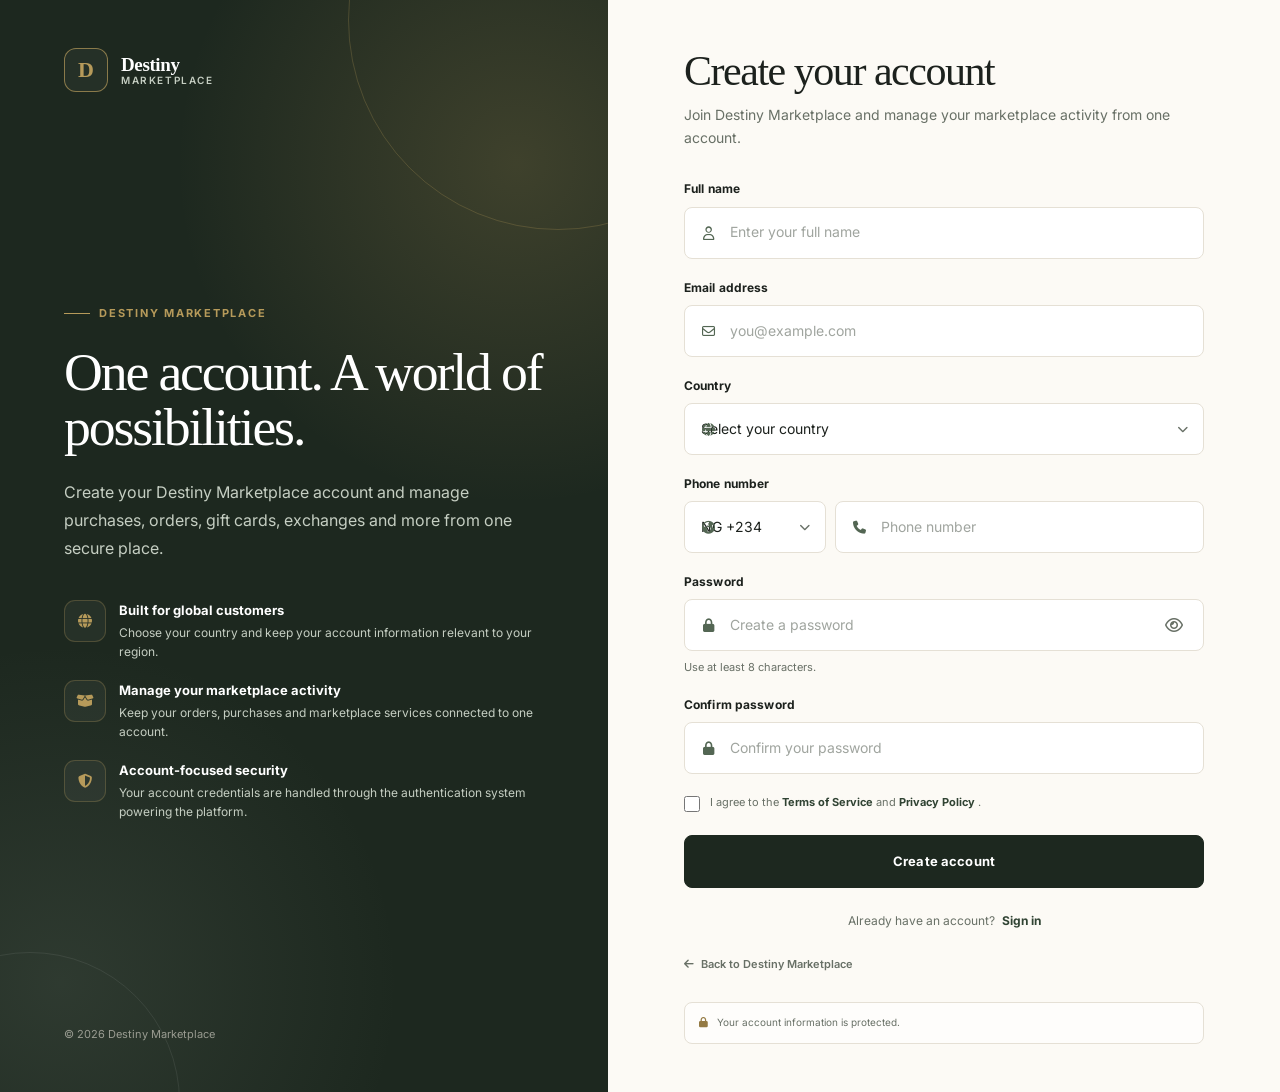
==== commit 5e5b0cf9: "Refactor create-account.html for clarity and structure" ====
--- a/create-account.html
+++ b/create-account.html
@@ -1,5 +1,6 @@
 <!DOCTYPE html>
 <html lang="en">
+
 <head>
   <meta charset="UTF-8">
 
@@ -35,656 +36,20 @@
     href="https://cdnjs.cloudflare.com/ajax/libs/font-awesome/6.5.2/css/all.min.css"
   >
 
-  <!-- Main site styles -->
+  <!-- Global styles -->
   <link rel="stylesheet" href="style.css">
 
-  <style>
-    /* =========================================================
-       DESTINY MARKETPLACE
-       CREATE ACCOUNT
-    ========================================================= */
-
-    .auth-page {
-      min-height: 100vh;
-      background: var(--cream-50);
-      display: grid;
-      grid-template-columns: minmax(360px, 0.9fr) minmax(520px, 1.1fr);
-    }
-
-    /* =========================================================
-       BRAND PANEL
-    ========================================================= */
-
-    .auth-brand-panel {
-      position: relative;
-      overflow: hidden;
-      min-height: 100vh;
-      padding: 42px clamp(32px, 6vw, 90px);
-      background:
-        radial-gradient(
-          circle at 85% 15%,
-          rgba(182, 154, 90, 0.18),
-          transparent 30%
-        ),
-        linear-gradient(
-          145deg,
-          var(--olive-950),
-          var(--olive-900)
-        );
-
-      color: var(--text-light);
-      display: flex;
-      flex-direction: column;
-      justify-content: space-between;
-    }
-
-    .auth-brand-panel::before {
-      content: "";
-      position: absolute;
-      width: 420px;
-      height: 420px;
-      border: 1px solid rgba(255,255,255,.08);
-      border-radius: 50%;
-      right: -180px;
-      bottom: -180px;
-    }
-
-    .auth-brand-panel::after {
-      content: "";
-      position: absolute;
-      width: 260px;
-      height: 260px;
-      border: 1px solid rgba(182,154,90,.15);
-      border-radius: 50%;
-      left: -130px;
-      top: 45%;
-    }
-
-    .auth-brand,
-    .auth-brand-content,
-    .auth-brand-footer {
-      position: relative;
-      z-index: 2;
-    }
-
-    .auth-brand {
-      display: inline-flex;
-      align-items: center;
-      gap: 12px;
-      width: fit-content;
-      color: var(--white);
-      text-decoration: none;
-    }
-
-    .auth-brand-mark {
-      width: 42px;
-      height: 42px;
-      border: 1px solid rgba(182,154,90,.75);
-      border-radius: 10px;
-
-      display: grid;
-      place-items: center;
-
-      color: var(--brass);
-      font-size: 19px;
-      font-weight: 700;
-    }
-
-    .auth-brand-text {
-      display: flex;
-      flex-direction: column;
-      line-height: 1;
-    }
-
-    .auth-brand-text strong {
-      font-size: 17px;
-      letter-spacing: -.02em;
-    }
-
-    .auth-brand-text span {
-      margin-top: 5px;
-      color: var(--text-muted-light);
-      font-size: 11px;
-      letter-spacing: .08em;
-      text-transform: uppercase;
-    }
-
-    .auth-brand-content {
-      max-width: 520px;
-      margin: auto 0;
-    }
-
-    .auth-eyebrow {
-      margin-bottom: 18px;
-
-      color: var(--brass);
-      font-size: 12px;
-      font-weight: 700;
-      letter-spacing: .14em;
-      text-transform: uppercase;
-    }
-
-    .auth-brand-content h1 {
-      max-width: 500px;
-      margin: 0;
-
-      color: var(--white);
-      font-size: clamp(38px, 4.5vw, 64px);
-      line-height: 1.02;
-      letter-spacing: -.045em;
-    }
-
-    .auth-brand-content > p {
-      max-width: 470px;
-      margin: 24px 0 0;
-
-      color: var(--text-muted-light);
-      font-size: 16px;
-      line-height: 1.75;
-    }
-
-    .auth-benefits {
-      display: grid;
-      gap: 18px;
-      margin-top: 42px;
-    }
-
-    .auth-benefit {
-      display: flex;
-      align-items: flex-start;
-      gap: 14px;
-    }
-
-    .auth-benefit-icon {
-      flex: 0 0 38px;
-      width: 38px;
-      height: 38px;
-
-      display: grid;
-      place-items: center;
-
-      border: 1px solid rgba(182,154,90,.3);
-      border-radius: 10px;
-
-      color: var(--brass);
-      background: rgba(255,255,255,.04);
-    }
-
-    .auth-benefit strong {
-      display: block;
-      margin-bottom: 4px;
-
-      color: var(--white);
-      font-size: 14px;
-    }
-
-    .auth-benefit span {
-      color: var(--text-muted-light);
-      font-size: 13px;
-      line-height: 1.5;
-    }
-
-    .auth-brand-footer {
-      color: rgba(245,240,230,.55);
-      font-size: 12px;
-    }
-
-    /* =========================================================
-       FORM PANEL
-    ========================================================= */
-
-    .auth-form-panel {
-      min-height: 100vh;
-      padding: 42px clamp(24px, 6vw, 90px);
-
-      display: flex;
-      align-items: center;
-      justify-content: center;
-    }
-
-    .auth-form-container {
-      width: 100%;
-      max-width: 520px;
-    }
-
-    .auth-mobile-brand {
-      display: none;
-    }
-
-    .auth-heading {
-      margin-bottom: 30px;
-    }
-
-    .auth-heading h2 {
-      margin: 0;
-
-      color: var(--text-primary);
-      font-size: clamp(30px, 4vw, 40px);
-      line-height: 1.1;
-      letter-spacing: -.035em;
-    }
-
-    .auth-heading p {
-      margin: 11px 0 0;
-
-      color: var(--text-secondary);
-      font-size: 14px;
-      line-height: 1.6;
-    }
-
-    /* =========================================================
-       FORM
-    ========================================================= */
-
-    .auth-form {
-      display: grid;
-      gap: 18px;
-    }
-
-    .form-field {
-      display: grid;
-      gap: 8px;
-    }
-
-    .form-field label {
-      color: var(--text-primary);
-      font-size: 13px;
-      font-weight: 600;
-    }
-
-    .input-wrapper {
-      position: relative;
-    }
-
-    .input-icon {
-      position: absolute;
-      left: 15px;
-      top: 50%;
-
-      transform: translateY(-50%);
-
-      color: var(--olive-400);
-      font-size: 14px;
-
-      pointer-events: none;
-    }
-
-    .form-field input,
-    .form-field select {
-      width: 100%;
-      height: 52px;
-
-      padding: 0 15px 0 44px;
-
-      border: 1px solid var(--border-light);
-      border-radius: 10px;
-
-      outline: none;
-
-      background: var(--white);
-      color: var(--text-primary);
-
-      font-family: inherit;
-      font-size: 14px;
-
-      transition:
-        border-color var(--transition-fast),
-        box-shadow var(--transition-fast),
-        background var(--transition-fast);
-    }
-
-    .form-field select {
-      appearance: none;
-      -webkit-appearance: none;
-
-      cursor: pointer;
-      padding-right: 44px;
-    }
-
-    .select-arrow {
-      position: absolute;
-      right: 16px;
-      top: 50%;
-
-      transform: translateY(-50%);
-
-      color: var(--olive-400);
-      font-size: 12px;
-
-      pointer-events: none;
-    }
-
-    .form-field input::placeholder {
-      color: #9ba19b;
-    }
-
-    .form-field input:focus,
-    .form-field select:focus {
-      border-color: var(--brass);
-      box-shadow: 0 0 0 3px rgba(182,154,90,.12);
-      background: var(--white);
-    }
-
-    /* =========================================================
-       PHONE
-    ========================================================= */
-
-    .phone-group {
-      display: grid;
-      grid-template-columns: 155px 1fr;
-      gap: 10px;
-    }
-
-    .phone-country select {
-      padding-left: 42px;
-    }
-
-    /* =========================================================
-       PASSWORD
-    ========================================================= */
-
-    .password-toggle {
-      position: absolute;
-      right: 14px;
-      top: 50%;
-
-      width: 34px;
-      height: 34px;
-
-      transform: translateY(-50%);
-
-      border: 0;
-      background: transparent;
-
-      color: var(--olive-400);
-
-      cursor: pointer;
-    }
-
-    .password-toggle:hover {
-      color: var(--olive-900);
-    }
-
-    .password-input {
-      padding-right: 52px !important;
-    }
-
-    .password-hint {
-      color: var(--text-secondary);
-      font-size: 11px;
-      line-height: 1.5;
-    }
-
-    /* =========================================================
-       TERMS
-    ========================================================= */
-
-    .terms-row {
-      display: flex;
-      align-items: flex-start;
-      gap: 10px;
-
-      margin-top: 2px;
-    }
-
-    .terms-row input {
-      width: 17px;
-      height: 17px;
-
-      margin-top: 1px;
-
-      accent-color: var(--olive-800);
-
-      cursor: pointer;
-    }
-
-    .terms-row label {
-      color: var(--text-secondary);
-      font-size: 12px;
-      line-height: 1.55;
-      cursor: pointer;
-    }
-
-    .terms-row a {
-      color: var(--olive-900);
-      font-weight: 600;
-      text-decoration: none;
-    }
-
-    .terms-row a:hover {
-      text-decoration: underline;
-    }
-
-    /* =========================================================
-       BUTTON
-    ========================================================= */
-
-    .auth-submit {
-      width: 100%;
-      min-height: 54px;
-
-      border: 0;
-      border-radius: 10px;
-
-      background: var(--olive-900);
-      color: var(--white);
-
-      font-family: inherit;
-      font-size: 14px;
-      font-weight: 700;
-
-      cursor: pointer;
-
-      transition:
-        transform var(--transition-fast),
-        background var(--transition-fast),
-        box-shadow var(--transition-fast);
-    }
-
-    .auth-submit:hover {
-      background: var(--olive-950);
-      box-shadow: 0 10px 24px rgba(29,40,31,.14);
-      transform: translateY(-1px);
-    }
-
-    .auth-submit:active {
-      transform: translateY(0);
-    }
-
-    .auth-submit:disabled {
-      opacity: .65;
-      cursor: not-allowed;
-      transform: none;
-      box-shadow: none;
-    }
-
-    /* =========================================================
-       MESSAGE
-    ========================================================= */
-
-    .auth-message {
-      display: none;
-
-      padding: 12px 14px;
-
-      border-radius: 9px;
-
-      font-size: 12px;
-      line-height: 1.5;
-    }
-
-    .auth-message.is-visible {
-      display: block;
-    }
-
-    .auth-message.error {
-      border: 1px solid rgba(170,60,60,.2);
-      background: rgba(170,60,60,.07);
-      color: #8d3030;
-    }
-
-    .auth-message.success {
-      border: 1px solid rgba(45,125,75,.2);
-      background: rgba(45,125,75,.07);
-      color: #276b40;
-    }
-
-    /* =========================================================
-       FOOTER LINKS
-    ========================================================= */
-
-    .auth-switch {
-      margin-top: 26px;
-
-      color: var(--text-secondary);
-      text-align: center;
-      font-size: 13px;
-    }
-
-    .auth-switch a {
-      color: var(--olive-900);
-      font-weight: 700;
-      text-decoration: none;
-    }
-
-    .auth-switch a:hover {
-      text-decoration: underline;
-    }
-
-    .back-home {
-      display: inline-flex;
-      align-items: center;
-      justify-content: center;
-      gap: 7px;
-
-      width: 100%;
-      margin-top: 18px;
-
-      color: var(--text-secondary);
-
-      font-size: 12px;
-      text-decoration: none;
-    }
-
-    .back-home:hover {
-      color: var(--olive-900);
-    }
-
-    .auth-security {
-      display: flex;
-      justify-content: center;
-      align-items: center;
-      gap: 7px;
-
-      margin-top: 28px;
-
-      color: #8a9089;
-      font-size: 11px;
-    }
-
-    .auth-security i {
-      color: var(--brass-dark);
-    }
-
-    /* =========================================================
-       RESPONSIVE
-    ========================================================= */
-
-    @media (max-width: 900px) {
-
-      .auth-page {
-        grid-template-columns: 1fr;
-      }
-
-      .auth-brand-panel {
-        display: none;
-      }
-
-      .auth-form-panel {
-        min-height: 100vh;
-        padding: 28px 22px 40px;
-        align-items: flex-start;
-      }
-
-      .auth-form-container {
-        max-width: 560px;
-        margin: 0 auto;
-      }
-
-      .auth-mobile-brand {
-        display: flex;
-        justify-content: center;
-        margin-bottom: 42px;
-      }
-
-      .auth-mobile-brand .auth-brand {
-        color: var(--text-primary);
-      }
-
-      .auth-mobile-brand .auth-brand-mark {
-        color: var(--brass-dark);
-        border-color: rgba(182,154,90,.55);
-      }
-
-      .auth-mobile-brand .auth-brand-text span {
-        color: var(--text-secondary);
-      }
-    }
-
-    @media (max-width: 520px) {
-
-      .auth-form-panel {
-        padding: 22px 18px 34px;
-      }
-
-      .auth-mobile-brand {
-        margin-bottom: 32px;
-      }
-
-      .auth-heading {
-        margin-bottom: 24px;
-      }
-
-      .auth-heading h2 {
-        font-size: 30px;
-      }
-
-      .auth-form {
-        gap: 16px;
-      }
-
-      .phone-group {
-        grid-template-columns: 1fr;
-        gap: 10px;
-      }
-
-      .form-field input,
-      .form-field select {
-        height: 50px;
-      }
-
-      .auth-submit {
-        min-height: 52px;
-      }
-    }
-
-    @media (prefers-reduced-motion: reduce) {
-      .form-field input,
-      .form-field select,
-      .auth-submit {
-        transition: none;
-      }
-    }
-  </style>
+  <!-- Shared authentication styles -->
+  <link rel="stylesheet" href="auth.css">
 </head>
 
 <body>
 
   <main class="auth-page">
 
-    <!-- =======================================================
+    <!-- =====================================================
          BRAND PANEL
-    ======================================================== -->
+    ====================================================== -->
 
     <section class="auth-brand-panel">
 
@@ -693,13 +58,16 @@
         class="auth-brand"
         aria-label="Destiny Marketplace home"
       >
+
         <span class="auth-brand-mark">D</span>
 
         <span class="auth-brand-text">
           <strong>Destiny</strong>
           <span>Marketplace</span>
         </span>
+
       </a>
+
 
       <div class="auth-brand-content">
 
@@ -718,55 +86,85 @@
           from one secure place.
         </p>
 
+
         <div class="auth-benefits">
 
+          <!-- Benefit 1 -->
+
           <div class="auth-benefit">
 
             <div class="auth-benefit-icon">
-              <i class="fa-solid fa-globe"></i>
+              <i
+                class="fa-solid fa-globe"
+                aria-hidden="true"
+              ></i>
             </div>
 
             <div>
-              <strong>Built for global customers</strong>
+
+              <strong>
+                Built for global customers
+              </strong>
 
               <span>
                 Choose your country and keep your account
                 information relevant to your region.
               </span>
-            </div>
-
-          </div>
+
+            </div>
+
+          </div>
+
+
+          <!-- Benefit 2 -->
 
           <div class="auth-benefit">
 
             <div class="auth-benefit-icon">
-              <i class="fa-solid fa-box-open"></i>
+              <i
+                class="fa-solid fa-box-open"
+                aria-hidden="true"
+              ></i>
             </div>
 
             <div>
-              <strong>Manage your marketplace activity</strong>
+
+              <strong>
+                Manage your marketplace activity
+              </strong>
 
               <span>
                 Keep your orders, purchases and marketplace
                 services connected to one account.
               </span>
-            </div>
-
-          </div>
+
+            </div>
+
+          </div>
+
+
+          <!-- Benefit 3 -->
 
           <div class="auth-benefit">
 
             <div class="auth-benefit-icon">
-              <i class="fa-solid fa-shield-halved"></i>
+              <i
+                class="fa-solid fa-shield-halved"
+                aria-hidden="true"
+              ></i>
             </div>
 
             <div>
-              <strong>Account-focused security</strong>
+
+              <strong>
+                Account-focused security
+              </strong>
 
               <span>
                 Your account credentials are handled through
                 the authentication system powering the platform.
               </span>
+
             </div>
 
           </div>
@@ -774,6 +172,7 @@
         </div>
 
       </div>
+
 
       <div class="auth-brand-footer">
         © <span data-year></span> Destiny Marketplace
@@ -782,13 +181,14 @@
     </section>
 
 
-    <!-- =======================================================
+    <!-- =====================================================
          FORM PANEL
-    ======================================================== -->
+    ====================================================== -->
 
     <section class="auth-form-panel">
 
       <div class="auth-form-container">
+
 
         <!-- Mobile brand -->
 
@@ -799,12 +199,23 @@
             class="auth-brand"
             aria-label="Destiny Marketplace home"
           >
-            <span class="auth-brand-mark">D</span>
+
+            <span class="auth-brand-mark">
+              D
+            </span>
 
             <span class="auth-brand-text">
-              <strong>Destiny</strong>
-              <span>Marketplace</span>
+
+              <strong>
+                Destiny
+              </strong>
+
+              <span>
+                Marketplace
+              </span>
+
             </span>
+
           </a>
 
         </div>
@@ -814,7 +225,9 @@
 
         <div class="auth-heading">
 
-          <h2>Create your account</h2>
+          <h2>
+            Create your account
+          </h2>
 
           <p>
             Join Destiny Marketplace and manage your
@@ -824,7 +237,9 @@
         </div>
 
 
-        <!-- Form -->
+        <!-- =================================================
+             SIGNUP FORM
+        ================================================== -->
 
         <form
           class="auth-form"
@@ -832,7 +247,8 @@
           novalidate
         >
 
-          <!-- Full name -->
+
+          <!-- Full Name -->
 
           <div class="form-field">
 
@@ -913,7 +329,11 @@
                 required
               >
 
-                <option value="" selected disabled>
+                <option
+                  value=""
+                  selected
+                  disabled
+                >
                   Select your country
                 </option>
 
@@ -1138,7 +558,7 @@
                   id="signupPhoneCountry"
                   name="phoneCountry"
                   aria-label="Phone country code"
-                >
+              >
 
                   <option value="+234">NG +234</option>
                   <option value="+1">US/CA +1</option>
@@ -1161,6 +581,7 @@
 
               </div>
 
+
               <div class="input-wrapper">
 
                 <i
@@ -1272,20 +693,25 @@
             >
 
             <label for="terms">
+
               I agree to the
+
               <a href="terms.html">
                 Terms of Service
               </a>
+
               and
+
               <a href="privacy.html">
                 Privacy Policy
               </a>.
+
             </label>
 
           </div>
 
 
-          <!-- Firebase / validation message -->
+          <!-- Authentication message -->
 
           <div
             id="signupMessage"
@@ -1311,8 +737,13 @@
         <!-- Existing account -->
 
         <div class="auth-switch">
+
           Already have an account?
-          <a href="login.html">Sign in</a>
+
+          <a href="login.html">
+            Sign in
+          </a>
+
         </div>
 
 
@@ -1322,8 +753,14 @@
           href="index.html"
           class="back-home"
         >
-          <i class="fa-solid fa-arrow-left"></i>
+
+          <i
+            class="fa-solid fa-arrow-left"
+            aria-hidden="true"
+          ></i>
+
           Back to Destiny Marketplace
+
         </a>
 
 
@@ -1331,7 +768,10 @@
 
         <div class="auth-security">
 
-          <i class="fa-solid fa-lock"></i>
+          <i
+            class="fa-solid fa-lock"
+            aria-hidden="true"
+          ></i>
 
           <span>
             Your account information is protected.
@@ -1346,19 +786,26 @@
   </main>
 
 
-  <!-- =======================================================
+  <!-- =====================================================
        PAGE INTERACTIONS
-  ======================================================== -->
+  ====================================================== -->
 
   <script>
+
     document.addEventListener("DOMContentLoaded", () => {
 
-      const yearElement = document.querySelector("[data-year]");
+      /* Current year */
+
+      const yearElement =
+        document.querySelector("[data-year]");
 
       if (yearElement) {
-        yearElement.textContent = new Date().getFullYear();
+        yearElement.textContent =
+          new Date().getFullYear();
       }
 
+
+      /* Password visibility */
 
       const passwordInput =
         document.getElementById("signupPassword");
@@ -1370,50 +817,68 @@
         document.getElementById("togglePassword");
 
 
-      if (togglePassword && passwordInput) {
-
-        togglePassword.addEventListener("click", () => {
-
-          const isPassword =
-            passwordInput.type === "password";
-
-          passwordInput.type =
-            isPassword ? "text" : "password";
-
-          if (confirmPasswordInput) {
-            confirmPasswordInput.type =
-              isPassword ? "text" : "password";
+      if (
+        togglePassword &&
+        passwordInput
+      ) {
+
+        togglePassword.addEventListener(
+          "click",
+          () => {
+
+            const isPassword =
+              passwordInput.type === "password";
+
+
+            passwordInput.type =
+              isPassword
+                ? "text"
+                : "password";
+
+
+            if (confirmPasswordInput) {
+
+              confirmPasswordInput.type =
+                isPassword
+                  ? "text"
+                  : "password";
+
+            }
+
+
+            const icon =
+              togglePassword.querySelector("i");
+
+
+            if (icon) {
+
+              icon.classList.toggle(
+                "fa-eye",
+                !isPassword
+              );
+
+              icon.classList.toggle(
+                "fa-eye-slash",
+                isPassword
+              );
+
+            }
+
+
+            togglePassword.setAttribute(
+              "aria-label",
+              isPassword
+                ? "Hide password"
+                : "Show password"
+            );
+
           }
-
-          const icon =
-            togglePassword.querySelector("i");
-
-          if (icon) {
-
-            icon.classList.toggle(
-              "fa-eye",
-              !isPassword
-            );
-
-            icon.classList.toggle(
-              "fa-eye-slash",
-              isPassword
-            );
-
-          }
-
-          togglePassword.setAttribute(
-            "aria-label",
-            isPassword
-              ? "Hide password"
-              : "Show password"
-          );
-
-        });
+        );
 
       }
 
     });
+
   </script>
 
 </body>
--- a/auth.css
+++ b/auth.css
@@ -0,0 +1,848 @@
+/* =========================================================
+   DESTINY MARKETPLACE — AUTHENTICATION STYLES
+   Shared by login.html and create-account.html
+========================================================= */
+
+/* =========================================================
+   AUTH PAGE
+========================================================= */
+
+.auth-page {
+  min-height: 100vh;
+  display: grid;
+  grid-template-columns: minmax(0, 0.95fr) minmax(520px, 1.05fr);
+  background: var(--cream-50);
+}
+
+
+/* =========================================================
+   LEFT BRAND PANEL
+========================================================= */
+
+.auth-brand-panel {
+  position: relative;
+  min-height: 100vh;
+  overflow: hidden;
+  display: flex;
+  flex-direction: column;
+  justify-content: space-between;
+  padding: 48px clamp(32px, 5vw, 80px);
+  color: var(--text-light);
+  background:
+    radial-gradient(
+      circle at 85% 15%,
+      rgba(182, 154, 90, 0.22),
+      transparent 32%
+    ),
+    radial-gradient(
+      circle at 10% 90%,
+      rgba(137, 152, 137, 0.16),
+      transparent 30%
+    ),
+    var(--olive-950);
+}
+
+.auth-brand-panel::before {
+  content: "";
+  position: absolute;
+  width: 420px;
+  height: 420px;
+  top: -190px;
+  right: -160px;
+  border: 1px solid rgba(182, 154, 90, 0.25);
+  border-radius: 50%;
+}
+
+.auth-brand-panel::after {
+  content: "";
+  position: absolute;
+  width: 300px;
+  height: 300px;
+  bottom: -160px;
+  left: -120px;
+  border: 1px solid rgba(255, 255, 255, 0.08);
+  border-radius: 50%;
+}
+
+.auth-brand,
+.auth-brand-content,
+.auth-brand-footer {
+  position: relative;
+  z-index: 2;
+}
+
+
+/* =========================================================
+   BRAND
+========================================================= */
+
+.auth-brand {
+  display: inline-flex;
+  align-items: center;
+  gap: 13px;
+  width: fit-content;
+  color: var(--white);
+  text-decoration: none;
+}
+
+.auth-brand-mark {
+  width: 44px;
+  height: 44px;
+  display: grid;
+  place-items: center;
+  flex: 0 0 44px;
+  border: 1px solid rgba(182, 154, 90, 0.7);
+  border-radius: 12px;
+  color: var(--brass);
+  font-family: Georgia, "Times New Roman", serif;
+  font-size: 22px;
+  font-weight: 700;
+  background: rgba(255, 255, 255, 0.04);
+}
+
+.auth-brand-text {
+  display: flex;
+  flex-direction: column;
+  gap: 1px;
+  line-height: 1;
+}
+
+.auth-brand-text strong {
+  color: var(--white);
+  font-family: Georgia, "Times New Roman", serif;
+  font-size: 19px;
+  font-weight: 600;
+  letter-spacing: -0.02em;
+}
+
+.auth-brand-text span {
+  color: var(--text-muted-light);
+  font-size: 10px;
+  font-weight: 600;
+  letter-spacing: 0.16em;
+  text-transform: uppercase;
+}
+
+
+/* =========================================================
+   BRAND CONTENT
+========================================================= */
+
+.auth-brand-content {
+  max-width: 520px;
+  margin: auto 0;
+  padding: 70px 0;
+}
+
+.auth-eyebrow {
+  display: inline-flex;
+  align-items: center;
+  gap: 9px;
+  margin-bottom: 22px;
+  color: var(--brass);
+  font-size: 11px;
+  font-weight: 700;
+  letter-spacing: 0.16em;
+  text-transform: uppercase;
+}
+
+.auth-eyebrow::before {
+  content: "";
+  width: 26px;
+  height: 1px;
+  background: var(--brass);
+}
+
+.auth-brand-content h1 {
+  max-width: 520px;
+  margin: 0 0 22px;
+  color: var(--white);
+  font-family: Georgia, "Times New Roman", serif;
+  font-size: clamp(42px, 4.2vw, 64px);
+  font-weight: 500;
+  line-height: 1.03;
+  letter-spacing: -0.04em;
+}
+
+.auth-brand-content > p {
+  max-width: 470px;
+  margin: 0;
+  color: var(--text-muted-light);
+  font-size: 16px;
+  line-height: 1.75;
+}
+
+
+/* =========================================================
+   BENEFITS
+========================================================= */
+
+.auth-benefits {
+  display: grid;
+  gap: 18px;
+  margin-top: 38px;
+}
+
+.auth-benefit {
+  display: grid;
+  grid-template-columns: 42px minmax(0, 1fr);
+  gap: 13px;
+  align-items: start;
+}
+
+.auth-benefit-icon {
+  width: 42px;
+  height: 42px;
+  display: grid;
+  place-items: center;
+  border: 1px solid rgba(182, 154, 90, 0.28);
+  border-radius: 11px;
+  color: var(--brass);
+  background: rgba(255, 255, 255, 0.045);
+  font-size: 14px;
+}
+
+.auth-benefit strong {
+  display: block;
+  margin-bottom: 4px;
+  color: var(--white);
+  font-size: 13px;
+  font-weight: 700;
+}
+
+.auth-benefit span {
+  display: block;
+  color: var(--text-muted-light);
+  font-size: 12px;
+  line-height: 1.55;
+}
+
+
+/* =========================================================
+   BRAND FOOTER
+========================================================= */
+
+.auth-brand-footer {
+  color: rgba(245, 240, 230, 0.55);
+  font-size: 11px;
+  line-height: 1.6;
+}
+
+
+/* =========================================================
+   FORM PANEL
+========================================================= */
+
+.auth-form-panel {
+  min-width: 0;
+  min-height: 100vh;
+  display: flex;
+  align-items: center;
+  justify-content: center;
+  padding: 48px clamp(28px, 5vw, 82px);
+  background: var(--cream-50);
+}
+
+.auth-form-container {
+  width: min(100%, 520px);
+}
+
+
+/* =========================================================
+   MOBILE BRAND
+========================================================= */
+
+.auth-mobile-brand {
+  display: none;
+  margin-bottom: 36px;
+}
+
+
+/* =========================================================
+   AUTH HEADING
+========================================================= */
+
+.auth-heading {
+  margin-bottom: 30px;
+}
+
+.auth-heading h2 {
+  margin: 0 0 9px;
+  color: var(--text-primary);
+  font-family: Georgia, "Times New Roman", serif;
+  font-size: clamp(31px, 4vw, 42px);
+  font-weight: 500;
+  line-height: 1.1;
+  letter-spacing: -0.035em;
+}
+
+.auth-heading p {
+  margin: 0;
+  color: var(--text-secondary);
+  font-size: 14px;
+  line-height: 1.65;
+}
+
+
+/* =========================================================
+   FORM
+========================================================= */
+
+.auth-form {
+  display: grid;
+  gap: 19px;
+}
+
+.form-field {
+  display: grid;
+  gap: 8px;
+}
+
+.form-field label {
+  color: var(--text-primary);
+  font-size: 12px;
+  font-weight: 700;
+  letter-spacing: 0.01em;
+}
+
+.input-wrapper {
+  position: relative;
+}
+
+.input-icon {
+  position: absolute;
+  top: 50%;
+  left: 16px;
+  z-index: 2;
+  width: 16px;
+  color: var(--olive-700);
+  font-size: 13px;
+  text-align: center;
+  pointer-events: none;
+  transform: translateY(-50%);
+}
+
+.form-field input,
+.form-field select {
+  width: 100%;
+  min-height: 52px;
+  padding: 0 16px;
+  border: 1px solid var(--border-light);
+  border-radius: var(--radius-sm);
+  outline: none;
+  color: var(--text-primary);
+  background: var(--white);
+  font-family: inherit;
+  font-size: 14px;
+  transition:
+    border-color var(--transition-fast),
+    box-shadow var(--transition-fast),
+    background var(--transition-fast);
+}
+
+.form-field .input-wrapper input {
+  padding-left: 45px;
+}
+
+.form-field input::placeholder {
+  color: #a0a59f;
+}
+
+.form-field input:hover,
+.form-field select:hover {
+  border-color: #cfc9bc;
+}
+
+.form-field input:focus,
+.form-field select:focus {
+  border-color: var(--olive-700);
+  background: var(--white);
+  box-shadow: 0 0 0 3px rgba(83, 102, 83, 0.09);
+}
+
+
+/* =========================================================
+   SELECT
+========================================================= */
+
+.form-field select {
+  appearance: none;
+  -webkit-appearance: none;
+  cursor: pointer;
+  padding-right: 44px;
+}
+
+.select-arrow {
+  position: absolute;
+  top: 50%;
+  right: 16px;
+  color: var(--text-secondary);
+  font-size: 11px;
+  pointer-events: none;
+  transform: translateY(-50%);
+}
+
+
+/* =========================================================
+   PHONE FIELD
+========================================================= */
+
+.phone-group {
+  display: grid;
+  grid-template-columns: 142px minmax(0, 1fr);
+  gap: 9px;
+}
+
+.phone-country {
+  position: relative;
+}
+
+.phone-country select {
+  padding-right: 34px;
+}
+
+
+/* =========================================================
+   PASSWORD
+========================================================= */
+
+.password-input {
+  position: relative;
+}
+
+.password-input input {
+  padding-right: 48px;
+}
+
+.password-toggle {
+  position: absolute;
+  top: 50%;
+  right: 13px;
+  width: 34px;
+  height: 34px;
+  display: grid;
+  place-items: center;
+  padding: 0;
+  border: 0;
+  border-radius: 7px;
+  color: var(--text-secondary);
+  background: transparent;
+  cursor: pointer;
+  transform: translateY(-50%);
+  transition:
+    color var(--transition-fast),
+    background var(--transition-fast);
+}
+
+.password-toggle:hover {
+  color: var(--text-primary);
+  background: var(--cream-100);
+}
+
+.password-toggle:focus-visible {
+  outline: 2px solid var(--olive-700);
+  outline-offset: 2px;
+}
+
+.password-hint {
+  margin: 0;
+  color: var(--text-secondary);
+  font-size: 11px;
+  line-height: 1.5;
+}
+
+
+/* =========================================================
+   TERMS
+========================================================= */
+
+.terms-row {
+  display: flex;
+  align-items: flex-start;
+  gap: 10px;
+  margin-top: 1px;
+}
+
+.terms-row input {
+  width: 16px;
+  height: 16px;
+  flex: 0 0 16px;
+  margin: 2px 0 0;
+  accent-color: var(--olive-800);
+  cursor: pointer;
+}
+
+.terms-row label {
+  color: var(--text-secondary);
+  font-size: 11px;
+  line-height: 1.55;
+  cursor: pointer;
+}
+
+.terms-row a {
+  color: var(--olive-800);
+  font-weight: 700;
+  text-decoration: none;
+}
+
+.terms-row a:hover {
+  text-decoration: underline;
+}
+
+
+/* =========================================================
+   SUBMIT BUTTON
+========================================================= */
+
+.auth-submit {
+  width: 100%;
+  min-height: 53px;
+  display: inline-flex;
+  align-items: center;
+  justify-content: center;
+  gap: 9px;
+  margin-top: 4px;
+  padding: 0 22px;
+  border: 1px solid var(--olive-950);
+  border-radius: var(--radius-sm);
+  color: var(--white);
+  background: var(--olive-950);
+  font-family: inherit;
+  font-size: 13px;
+  font-weight: 700;
+  letter-spacing: 0.01em;
+  cursor: pointer;
+  transition:
+    transform var(--transition-fast),
+    background var(--transition-fast),
+    border-color var(--transition-fast),
+    box-shadow var(--transition-fast);
+}
+
+.auth-submit:hover {
+  border-color: var(--olive-800);
+  background: var(--olive-800);
+  box-shadow: var(--shadow-sm);
+  transform: translateY(-1px);
+}
+
+.auth-submit:active {
+  transform: translateY(0);
+}
+
+.auth-submit:disabled {
+  opacity: 0.6;
+  cursor: not-allowed;
+  transform: none;
+  box-shadow: none;
+}
+
+
+/* =========================================================
+   AUTH MESSAGE
+========================================================= */
+
+.auth-message {
+  display: none;
+  padding: 12px 14px;
+  border: 1px solid transparent;
+  border-radius: var(--radius-sm);
+  font-size: 12px;
+  line-height: 1.55;
+}
+
+.auth-message.is-visible {
+  display: block;
+}
+
+.auth-message.error {
+  border-color: #e4c7c3;
+  color: #8c4037;
+  background: #fbefed;
+}
+
+.auth-message.success {
+  border-color: #c9dccd;
+  color: #35633e;
+  background: #eef7f0;
+}
+
+
+/* =========================================================
+   LOGIN OPTIONS
+========================================================= */
+
+.login-options {
+  display: flex;
+  align-items: center;
+  justify-content: space-between;
+  gap: 15px;
+  margin-top: -2px;
+}
+
+.remember-me {
+  display: inline-flex;
+  align-items: center;
+  gap: 8px;
+  color: var(--text-secondary);
+  font-size: 11px;
+  cursor: pointer;
+}
+
+.remember-me input {
+  width: 15px;
+  height: 15px;
+  margin: 0;
+  accent-color: var(--olive-800);
+}
+
+.forgot-password {
+  color: var(--olive-800);
+  font-size: 11px;
+  font-weight: 700;
+  text-decoration: none;
+}
+
+.forgot-password:hover {
+  text-decoration: underline;
+}
+
+
+/* =========================================================
+   DIVIDER
+========================================================= */
+
+.auth-divider {
+  display: flex;
+  align-items: center;
+  gap: 14px;
+  margin: 26px 0;
+  color: #9b9f99;
+  font-size: 10px;
+  text-transform: uppercase;
+  letter-spacing: 0.12em;
+}
+
+.auth-divider::before,
+.auth-divider::after {
+  content: "";
+  height: 1px;
+  flex: 1;
+  background: var(--border-light);
+}
+
+
+/* =========================================================
+   ACCOUNT SWITCH
+========================================================= */
+
+.auth-switch {
+  margin: 23px 0 0;
+  color: var(--text-secondary);
+  font-size: 12px;
+  line-height: 1.6;
+  text-align: center;
+}
+
+.auth-switch a {
+  margin-left: 4px;
+  color: var(--olive-800);
+  font-weight: 700;
+  text-decoration: none;
+}
+
+.auth-switch a:hover {
+  text-decoration: underline;
+}
+
+
+/* =========================================================
+   BACK HOME
+========================================================= */
+
+.back-home {
+  display: inline-flex;
+  align-items: center;
+  gap: 7px;
+  margin-top: 26px;
+  color: var(--text-secondary);
+  font-size: 11px;
+  font-weight: 600;
+  text-decoration: none;
+  transition: color var(--transition-fast);
+}
+
+.back-home:hover {
+  color: var(--text-primary);
+}
+
+
+/* =========================================================
+   SECURITY NOTE
+========================================================= */
+
+.auth-security {
+  display: flex;
+  align-items: flex-start;
+  gap: 9px;
+  margin-top: 26px;
+  padding: 12px 14px;
+  border: 1px solid var(--border-light);
+  border-radius: var(--radius-sm);
+  color: var(--text-secondary);
+  background: rgba(255, 255, 255, 0.65);
+  font-size: 10px;
+  line-height: 1.55;
+}
+
+.auth-security i {
+  flex: 0 0 auto;
+  margin-top: 2px;
+  color: var(--brass-dark);
+}
+
+
+/* =========================================================
+   FOCUS ACCESSIBILITY
+========================================================= */
+
+.auth-brand:focus-visible,
+.auth-switch a:focus-visible,
+.forgot-password:focus-visible,
+.back-home:focus-visible {
+  outline: 2px solid var(--olive-700);
+  outline-offset: 4px;
+}
+
+
+/* =========================================================
+   TABLET
+========================================================= */
+
+@media (max-width: 1050px) {
+
+  .auth-page {
+    grid-template-columns: 1fr;
+  }
+
+  .auth-brand-panel {
+    display: none;
+  }
+
+  .auth-form-panel {
+    min-height: 100vh;
+    padding: 42px 28px;
+  }
+
+  .auth-form-container {
+    width: min(100%, 560px);
+  }
+
+  .auth-mobile-brand {
+    display: inline-flex;
+    align-items: center;
+    gap: 13px;
+  }
+
+  .auth-mobile-brand .auth-brand-mark {
+    background: var(--olive-950);
+  }
+
+  .auth-mobile-brand .auth-brand-text strong {
+    color: var(--text-primary);
+  }
+
+  .auth-mobile-brand .auth-brand-text span {
+    color: var(--text-secondary);
+  }
+}
+
+
+/* =========================================================
+   MOBILE
+========================================================= */
+
+@media (max-width: 600px) {
+
+  .auth-form-panel {
+    align-items: flex-start;
+    padding: 28px 18px 36px;
+  }
+
+  .auth-mobile-brand {
+    margin-bottom: 32px;
+  }
+
+  .auth-heading {
+    margin-bottom: 25px;
+  }
+
+  .auth-heading h2 {
+    font-size: 32px;
+  }
+
+  .auth-heading p {
+    font-size: 13px;
+  }
+
+  .auth-form {
+    gap: 17px;
+  }
+
+  .phone-group {
+    grid-template-columns: 118px minmax(0, 1fr);
+    gap: 7px;
+  }
+
+  .form-field input,
+  .form-field select,
+  .auth-submit {
+    min-height: 50px;
+  }
+
+  .login-options {
+    align-items: flex-start;
+  }
+}
+
+
+/* =========================================================
+   SMALL MOBILE
+========================================================= */
+
+@media (max-width: 400px) {
+
+  .auth-form-panel {
+    padding-left: 15px;
+    padding-right: 15px;
+  }
+
+  .auth-heading h2 {
+    font-size: 29px;
+  }
+
+  .phone-group {
+    grid-template-columns: 108px minmax(0, 1fr);
+  }
+
+  .login-options {
+    flex-direction: column;
+    gap: 10px;
+  }
+}
+
+
+/* =========================================================
+   REDUCED MOTION
+========================================================= */
+
+@media (prefers-reduced-motion: reduce) {
+
+  .form-field input,
+  .form-field select,
+  .password-toggle,
+  .auth-submit,
+  .auth-brand {
+    transition: none;
+  }
+}
